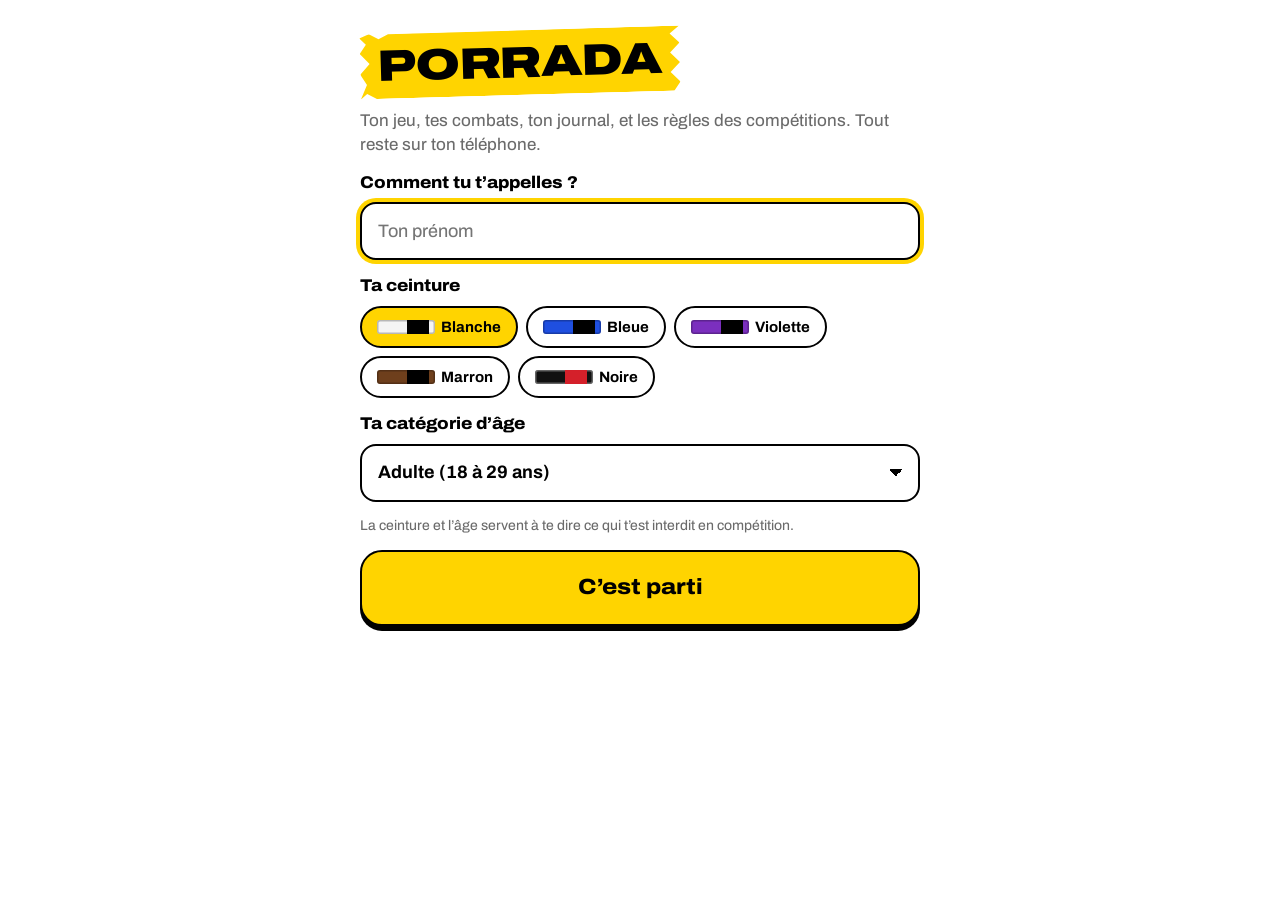
==== app/index.html @ 7e6393fc "Base de l'appli PORRADA : design, navigation, jeu, amis, combats, journal, arbitres Co-Authored-By: " ====
<!doctype html>
<html lang="fr">
<head>
  <meta charset="utf-8">
  <meta name="viewport" content="width=device-width, initial-scale=1, viewport-fit=cover, user-scalable=no">
  <title>PORRADA</title>
  <meta name="description" content="L'appli des pratiquants de JJB et de grappling : construis ton jeu, défie tes partenaires, tiens ton journal, demande les règles aux arbitres.">
  <meta name="theme-color" content="#ffffff" media="(prefers-color-scheme: light)">
  <meta name="theme-color" content="#000000" media="(prefers-color-scheme: dark)">
  <meta name="apple-mobile-web-app-capable" content="yes">
  <meta name="mobile-web-app-capable" content="yes">
  <meta name="apple-mobile-web-app-status-bar-style" content="black-translucent">
  <meta name="apple-mobile-web-app-title" content="PORRADA">
  <meta name="format-detection" content="telephone=no">
  <link rel="manifest" href="manifest.webmanifest">
  <link rel="icon" href="icons/icon-192.png" sizes="192x192">
  <link rel="apple-touch-icon" href="icons/apple-touch-icon.png">
  <link rel="preload" href="fonts/Archivo-var.woff" as="font" type="font/woff" crossorigin>
  <link rel="stylesheet" href="css/app.css">
  <script>
    // Thème choisi avant l'affichage, pour éviter un flash blanc.
    try {
      var s = JSON.parse(localStorage.getItem('porrada.v1') || '{}');
      var t = s.settings && s.settings.theme;
      if (t === 'light' || t === 'dark') document.documentElement.dataset.theme = t;
    } catch (e) {}
  </script>
</head>
<body>
  <div id="app" aria-live="polite"></div>
  <div id="layer"></div>
  <div id="toast" role="status"></div>
  <noscript>PORRADA a besoin de JavaScript.</noscript>
  <script src="vendor/qrcode.js"></script>
  <script src="vendor/jsQR.js"></script>
  <script type="module" src="js/app.js"></script>
</body>
</html>
---- app/css/app.css ----
/* PORRADA — design
   Noir et blanc, une seule couleur d'accent : le jaune « avantage » du tableau de score.
   Signature : les titres en bande de strap, les gros boutons « autocollants » qui s'enfoncent. */

@font-face {
  font-family: "Archivo";
  src: url("../fonts/Archivo-var.woff") format("woff");
  font-weight: 100 900;
  font-stretch: 62% 125%;
  font-display: swap;
}

:root {
  --accent: #ffd400;
  --on-accent: #000000;
  --ink: #000000;
  --paper: #ffffff;
  --raise: #f2f2f2;
  --raise-2: #e7e7e7;
  --line: #dcdcdc;
  --muted: #6b6b6b;
  --danger: #e5252a;
  --belt-white: #f4f4f4;
  --belt-blue: #1f4fe0;
  --belt-purple: #7b2fbe;
  --belt-brown: #6e3f1c;
  --belt-black: #111111;
  --r-lg: 22px;
  --r-md: 16px;
  --r-sm: 11px;
  --tabbar: 74px;
  --safe-top: env(safe-area-inset-top, 0px);
  --safe-bottom: env(safe-area-inset-bottom, 0px);
  --ease-out: cubic-bezier(.2, .9, .25, 1.15);
  color-scheme: light;
}

@media (prefers-color-scheme: dark) {
  :root:not([data-theme="light"]) {
    --ink: #ffffff;
    --paper: #000000;
    --raise: #161616;
    --raise-2: #222222;
    --line: #2c2c2c;
    --muted: #9b9b9b;
    color-scheme: dark;
  }
}
:root[data-theme="dark"] {
  --ink: #ffffff;
  --paper: #000000;
  --raise: #161616;
  --raise-2: #222222;
  --line: #2c2c2c;
  --muted: #9b9b9b;
  color-scheme: dark;
}

* { box-sizing: border-box; -webkit-tap-highlight-color: transparent; }
html, body { margin: 0; height: 100%; }
body {
  background: var(--paper);
  color: var(--ink);
  font-family: "Archivo", -apple-system, system-ui, sans-serif;
  font-size: 17px;
  line-height: 1.4;
  font-weight: 450;
  font-stretch: 100%;
  -webkit-font-smoothing: antialiased;
  -webkit-text-size-adjust: 100%;
  overscroll-behavior-y: none;
  -webkit-user-select: none;
  user-select: none;
}
input, textarea, select, button { font: inherit; color: inherit; }
input, textarea { -webkit-user-select: text; user-select: text; }
button { cursor: pointer; }
a { color: inherit; }
:focus-visible { outline: 3px solid var(--accent); outline-offset: 2px; }
.sr { position: absolute; width: 1px; height: 1px; overflow: hidden; clip: rect(0 0 0 0); }

/* ---------- Typographie ---------- */
h1, h2, h3, .display {
  font-stretch: 125%;
  font-weight: 900;
  letter-spacing: -0.01em;
  line-height: 1.05;
  margin: 0;
}
h2 { font-size: 26px; }
h3 { font-size: 20px; }
p { margin: 0 0 10px; }
.muted { color: var(--muted); }
.small { font-size: 14px; }
.num { font-variant-numeric: tabular-nums; font-stretch: 125%; font-weight: 900; }

/* ---------- Structure ---------- */
#app { min-height: 100%; }
.screen {
  padding: calc(var(--safe-top) + 14px) 18px calc(var(--tabbar) + var(--safe-bottom) + 28px);
  max-width: 560px;
  margin: 0 auto;
}
.top {
  display: flex;
  align-items: center;
  justify-content: space-between;
  gap: 12px;
  margin: 6px 0 22px;
  min-height: 52px;
}
.stack > * + * { margin-top: 14px; }
.gap { height: 18px; }

/* La bande de strap : la signature de l'appli */
.tape {
  display: inline-block;
  background: var(--ink);
  color: var(--paper);
  font-stretch: 125%;
  font-weight: 900;
  font-size: 30px;
  line-height: 1;
  padding: 10px 18px 11px;
  transform: rotate(-1.6deg);
  clip-path: polygon(0 6%, 3% 0, 6% 8%, 9% 1%, 100% 0, 97% 12%, 100% 26%, 97% 41%, 100% 56%, 97% 71%, 100% 86%, 98% 100%, 5% 100%, 2% 92%, 0 100%, 2% 78%, 0 62%, 3% 46%, 0 30%, 2% 16%);
}
.tape.small { font-size: 19px; padding: 7px 13px 8px; transform: rotate(-1deg); }
.tape.accent { background: var(--accent); color: var(--on-accent); }

/* ---------- Boutons autocollants ---------- */
.btn {
  appearance: none;
  display: inline-flex;
  align-items: center;
  justify-content: center;
  gap: 10px;
  min-height: 60px;
  padding: 0 22px;
  border-radius: var(--r-md);
  border: 2.5px solid var(--ink);
  background: var(--paper);
  color: var(--ink);
  font-weight: 800;
  font-stretch: 112%;
  font-size: 18px;
  line-height: 1.1;
  text-align: center;
  box-shadow: 0 5px 0 var(--ink);
  transform: translateY(0);
  transition: transform .08s ease, box-shadow .08s ease;
  margin-bottom: 5px;
}
.btn:active, .btn.pressed { transform: translateY(5px); box-shadow: 0 0 0 var(--ink); }
.btn.primary { background: var(--accent); color: var(--on-accent); }
.btn.dark { background: var(--ink); color: var(--paper); }
.btn.block { display: flex; width: 100%; }
.btn.big { min-height: 76px; font-size: 22px; border-radius: var(--r-lg); }
.btn.small { min-height: 46px; font-size: 16px; padding: 0 16px; border-width: 2px; box-shadow: 0 3.5px 0 var(--ink); }
.btn.small:active { transform: translateY(3.5px); }
.btn.ghost { border-color: transparent; box-shadow: none; background: transparent; margin-bottom: 0; }
.btn.ghost:active { transform: scale(.97); }
.btn.danger { color: var(--danger); border-color: var(--danger); box-shadow: 0 5px 0 var(--danger); }
.btn[disabled] { opacity: .35; pointer-events: none; }
.btn svg { width: 24px; height: 24px; flex: none; }
.btns { display: grid; gap: 12px; }
.btns.two { grid-template-columns: 1fr 1fr; }

.iconbtn {
  appearance: none; border: 0; background: var(--raise); color: var(--ink);
  width: 48px; height: 48px; border-radius: 50%;
  display: inline-grid; place-items: center; flex: none;
}
.iconbtn svg { width: 24px; height: 24px; }
.iconbtn:active { transform: scale(.92); }

.link {
  appearance: none; border: 0; background: none; padding: 10px 0;
  font-weight: 700; text-decoration: underline; text-underline-offset: 4px; text-decoration-thickness: 2px;
}

/* ---------- Cartes & listes ---------- */
.card {
  background: var(--raise);
  border-radius: var(--r-lg);
  padding: 18px;
}
.card.outline { background: var(--paper); border: 2.5px solid var(--ink); }
.card.accent { background: var(--accent); color: var(--on-accent); }
.card.accent .muted { color: rgba(0,0,0,.62); }
.card h3 + p { margin-top: 6px; }

.list { display: grid; gap: 10px; }
.row {
  display: flex; align-items: center; gap: 14px;
  width: 100%; min-height: 72px; padding: 12px 14px;
  background: var(--raise); border-radius: var(--r-md); border: 0; text-align: left;
}
button.row:active { transform: scale(.985); background: var(--raise-2); }
.rowbtn { appearance: none; border: 0; background: none; padding: 0; display: flex; align-items: center; gap: 14px; flex: 1; min-width: 0; text-align: left; }
.rowbtn:active { opacity: .7; }
.row .grow { flex: 1; min-width: 0; }
.row .title { font-weight: 800; font-stretch: 108%; font-size: 18px; white-space: nowrap; overflow: hidden; text-overflow: ellipsis; }
.row .sub { color: var(--muted); font-size: 14px; }
.chev { width: 20px; height: 20px; color: var(--muted); flex: none; }

.empty {
  border: 2.5px dashed var(--line);
  border-radius: var(--r-lg);
  padding: 26px 20px;
  text-align: center;
}
.empty p { color: var(--muted); }

/* ---------- Ceintures & avatars ---------- */
.belt {
  --c: var(--belt-white);
  display: inline-flex; align-items: center; justify-content: flex-end;
  width: 58px; height: 14px; border-radius: 3px;
  background: var(--c);
  box-shadow: inset 0 0 0 1.5px rgba(0,0,0,.25);
  position: relative; flex: none;
}
.belt .bar {
  height: 100%; width: 22px; margin-right: 6px; background: #000;
  display: flex; gap: 2px; align-items: center; justify-content: flex-end; padding: 0 2px;
}
.belt .bar i { display: block; width: 2.5px; height: 100%; background: #fff; }
.belt[data-b="bleue"] { --c: var(--belt-blue); }
.belt[data-b="violette"] { --c: var(--belt-purple); }
.belt[data-b="marron"] { --c: var(--belt-brown); }
.belt[data-b="noire"] { --c: var(--belt-black); box-shadow: inset 0 0 0 1.5px rgba(255,255,255,.35); }
.belt[data-b="noire"] .bar { background: #d4202a; }
.belt.big { width: 120px; height: 26px; border-radius: 4px; }
.belt.big .bar { width: 44px; margin-right: 12px; gap: 4px; padding: 0 4px; }
.belt.big .bar i { width: 4px; }

.avatar {
  width: 52px; height: 52px; border-radius: 50%; flex: none;
  display: grid; place-items: center;
  background: var(--ink); color: var(--paper);
  font-weight: 900; font-stretch: 125%; font-size: 21px;
  position: relative;
}
.avatar.me { background: var(--accent); color: var(--on-accent); border: 2.5px solid var(--ink); }
.avatar.lg { width: 88px; height: 88px; font-size: 36px; }
.avatar .dot {
  position: absolute; right: -1px; bottom: -1px; width: 15px; height: 15px; border-radius: 50%;
  background: var(--muted); border: 3px solid var(--paper);
}
.avatar .dot.on { background: #20b65a; }
button.avatar { border: 0; padding: 0; }
button.avatar.me { border: 2.5px solid var(--ink); }

/* ---------- Champs ---------- */
.field { display: grid; gap: 8px; }
.field > span { font-weight: 800; font-stretch: 108%; }
.input, select.input, textarea.input {
  width: 100%; min-height: 58px; padding: 14px 16px;
  border-radius: var(--r-md); border: 2.5px solid var(--ink);
  background: var(--paper); font-size: 18px; outline: none; appearance: none;
}
textarea.input { min-height: 96px; resize: vertical; }
select.input {
  background-image: linear-gradient(45deg, transparent 50%, var(--ink) 50%), linear-gradient(135deg, var(--ink) 50%, transparent 50%);
  background-position: calc(100% - 22px) 50%, calc(100% - 15px) 50%;
  background-size: 7px 7px; background-repeat: no-repeat; padding-right: 44px;
  font-weight: 700;
}
.input:focus { box-shadow: 0 0 0 4px var(--accent); }

/* Choix segmentés */
.seg { display: grid; grid-auto-flow: column; grid-auto-columns: 1fr; gap: 8px; }
.seg button {
  appearance: none; min-height: 56px; border-radius: var(--r-md);
  border: 2.5px solid var(--ink); background: var(--paper); font-weight: 800; font-stretch: 110%;
}
.seg button[aria-pressed="true"] { background: var(--ink); color: var(--paper); }
.seg button:active { transform: scale(.97); }

/* Pastilles */
.chips { display: flex; flex-wrap: wrap; gap: 8px; }
.chip {
  appearance: none; border: 2px solid var(--ink); background: var(--paper);
  border-radius: 999px; min-height: 42px; padding: 0 15px; font-weight: 700; font-size: 15px;
  display: inline-flex; align-items: center; gap: 6px;
}
.chip[aria-pressed="true"] { background: var(--accent); color: var(--on-accent); }
.chip:active { transform: scale(.95); }
.tag {
  display: inline-block; font-size: 12px; font-weight: 800; line-height: 1;
  padding: 5px 8px 5px; border-radius: 6px; background: var(--raise-2); color: var(--ink);
  vertical-align: middle; font-stretch: 108%;
}
.tag.kimono { background: var(--ink); color: var(--paper); }
.tag.grappling { background: var(--accent); color: var(--on-accent); }
.tag.danger { background: var(--danger); color: #fff; }

/* ---------- Barre d'onglets ---------- */
.tabs {
  position: fixed; left: 0; right: 0; bottom: 0; z-index: 20;
  display: grid; grid-template-columns: repeat(4, 1fr);
  padding: 8px 10px calc(var(--safe-bottom) + 8px);
  background: var(--paper);
  border-top: 2.5px solid var(--ink);
}
.tabs button {
  appearance: none; border: 0; background: none; color: var(--ink);
  display: grid; justify-items: center; gap: 3px; padding: 4px 0 2px;
  font-size: 12.5px; font-weight: 800; font-stretch: 108%;
}
.tabs .ic {
  width: 58px; height: 34px; border-radius: 999px; display: grid; place-items: center;
  transition: background .15s ease;
}
.tabs svg { width: 25px; height: 25px; }
.tabs button[aria-current="page"] .ic { background: var(--accent); color: var(--on-accent); }
.tabs button:not([aria-current="page"]) { color: var(--muted); }
.tabs button:active .ic { transform: scale(.9); }

/* ---------- Feuilles & écrans par-dessus ---------- */
#layer { position: relative; z-index: 50; }
.backdrop {
  position: fixed; inset: 0; background: rgba(0,0,0,.45);
  animation: fade .18s ease both;
}
.sheet {
  position: fixed; left: 0; right: 0; bottom: 0;
  max-height: calc(100% - var(--safe-top) - 24px);
  overflow-y: auto; -webkit-overflow-scrolling: touch;
  background: var(--paper); border-radius: 26px 26px 0 0;
  border-top: 2.5px solid var(--ink);
  padding: 10px 18px calc(var(--safe-bottom) + 22px);
  animation: up .26s var(--ease-out) both;
  max-width: 600px; margin: 0 auto;
}
.sheet .grab { width: 44px; height: 5px; border-radius: 3px; background: var(--line); margin: 2px auto 14px; }
.sheet h2 { margin-bottom: 8px; }
.full {
  position: fixed; inset: 0;
  background: var(--paper); overflow-y: auto; -webkit-overflow-scrolling: touch;
  padding: calc(var(--safe-top) + 12px) 18px calc(var(--safe-bottom) + 24px);
  animation: fade .16s ease both;
}
.full > .inner { max-width: 560px; margin: 0 auto; }
.bar-top { display: flex; align-items: center; justify-content: space-between; gap: 10px; min-height: 52px; margin-bottom: 10px; }

@keyframes up { from { transform: translateY(100%); } to { transform: translateY(0); } }
@keyframes fade { from { opacity: 0; } to { opacity: 1; } }
@keyframes pop { 0% { transform: scale(.6); opacity: 0; } 60% { transform: scale(1.08); opacity: 1; } 100% { transform: scale(1); } }
@keyframes spin { to { transform: rotate(360deg); } }

#toast {
  position: fixed; left: 50%; top: calc(var(--safe-top) + 14px); z-index: 100;
  transform: translate(-50%, calc(-100% - 60px)); transition: transform .3s var(--ease-out); visibility: hidden;
  background: var(--ink); color: var(--paper); font-weight: 800; font-stretch: 108%;
  padding: 13px 18px; border-radius: 999px; max-width: calc(100% - 36px); text-align: center;
  box-shadow: 0 6px 0 var(--accent);
}
#toast.show { transform: translate(-50%, 0); visibility: visible; }

.spinner { width: 28px; height: 28px; border: 4px solid var(--line); border-top-color: var(--ink); border-radius: 50%; animation: spin .8s linear infinite; }

/* ---------- QR ---------- */
.qrbox {
  background: #fff; border-radius: var(--r-lg); padding: 16px; border: 2.5px solid var(--ink);
  width: min(100%, 320px); margin: 0 auto; aspect-ratio: 1;
}
.qrbox svg { width: 100%; height: 100%; display: block; }
.codeline {
  font-family: ui-monospace, Menlo, monospace; font-size: 12px; word-break: break-all;
  background: var(--raise); border-radius: var(--r-sm); padding: 10px; color: var(--muted);
  -webkit-user-select: all; user-select: all; max-height: 64px; overflow: hidden;
}

/* Scanner */
.scanner { position: fixed; inset: 0; background: #000; color: #fff; }
.scanner video { position: absolute; inset: 0; width: 100%; height: 100%; object-fit: cover; }
.scanner .frame {
  position: absolute; left: 50%; top: 44%; width: 68vw; max-width: 300px; aspect-ratio: 1;
  transform: translate(-50%, -50%); border-radius: 26px;
  box-shadow: 0 0 0 9999px rgba(0,0,0,.55); border: 4px solid var(--accent);
}
.scanner .hud {
  position: absolute; left: 0; right: 0; bottom: 0; padding: 18px 18px calc(var(--safe-bottom) + 22px);
  display: grid; gap: 12px;
}
.scanner .hud p { text-align: center; font-weight: 800; font-stretch: 110%; margin: 0 0 4px; }
.scanner .hud .btn { --ink: #fff; --paper: #000; }
.scanner .msg { position: absolute; top: calc(var(--safe-top) + 20px); left: 18px; right: 18px; text-align: center; font-weight: 700; }

/* ---------- Le tableau de score (combat) : toujours noir ---------- */
.board {
  position: fixed; inset: 0;
  background: #000; color: #fff;
  --ink: #fff; --paper: #000; --raise: #161616; --raise-2: #222; --line: #2c2c2c; --muted: #9b9b9b;
  display: flex; flex-direction: column;
  padding: calc(var(--safe-top) + 12px) 18px calc(var(--safe-bottom) + 22px);
  overflow-y: auto;
}
.board .names { display: grid; grid-template-columns: 1fr auto 1fr; align-items: center; gap: 10px; }
.board .names .n { font-weight: 900; font-stretch: 118%; font-size: 20px; white-space: nowrap; overflow: hidden; text-overflow: ellipsis; }
.board .names .n:last-child { text-align: right; }
.board .names .vs { color: var(--accent); font-weight: 900; font-stretch: 125%; }
.board .meta { text-align: center; color: var(--muted); font-weight: 700; margin-top: 6px; }
.board .center { flex: 1; display: grid; place-items: center; text-align: center; }
.board .giant {
  font-variant-numeric: tabular-nums; font-weight: 900; font-stretch: 125%;
  line-height: .85; letter-spacing: -0.03em;
}
.board .count { font-size: min(62vw, 340px); color: var(--accent); animation: pop .35s var(--ease-out) both; }
.board .clock { font-size: min(27vw, 170px); }
.board .clock.hot { color: var(--accent); }
.board .label { font-weight: 900; font-stretch: 118%; font-size: 22px; margin-top: 18px; }
.board .progress { height: 12px; border-radius: 6px; background: var(--raise-2); overflow: hidden; margin: 22px 0 0; width: 100%; }
.board .progress i { display: block; height: 100%; background: var(--accent); border-radius: 6px; }

.pick { display: grid; gap: 12px; }
.pick .btn { justify-content: space-between; }

/* ---------- Mon jeu ---------- */
.q-progress { height: 10px; border-radius: 5px; background: var(--raise-2); overflow: hidden; margin: 6px 0 20px; }
.q-progress i { display: block; height: 100%; background: var(--accent); border-right: 2.5px solid var(--ink); transition: width .3s ease; }
.q-title { font-size: 28px; margin-bottom: 8px; }
.opts { display: grid; gap: 11px; margin-top: 18px; }
.opt {
  appearance: none; text-align: left; display: flex; align-items: center; gap: 14px;
  min-height: 64px; padding: 12px 16px; border-radius: var(--r-md);
  border: 2.5px solid var(--ink); background: var(--paper); font-weight: 700; font-size: 18px;
  box-shadow: 0 4px 0 var(--ink); margin-bottom: 4px;
}
.opt:active { transform: translateY(4px); box-shadow: none; }
.opt .box {
  width: 28px; height: 28px; border-radius: 8px; border: 2.5px solid var(--ink); flex: none;
  display: grid; place-items: center;
}
.opt.radio .box { border-radius: 50%; }
.opt[aria-pressed="true"] { background: var(--accent); color: var(--on-accent); }
.opt[aria-pressed="true"] .box { background: var(--ink); border-color: var(--ink); }
.opt[aria-pressed="true"] .box::after { content: ""; width: 10px; height: 10px; border-radius: 3px; background: var(--accent); }
.opt.radio[aria-pressed="true"] .box::after { border-radius: 50%; }

.plan-head { padding: 22px 18px 20px; border-radius: var(--r-lg); background: var(--ink); color: var(--paper); position: relative; overflow: hidden; }
.plan-head .arch { font-size: 40px; line-height: .95; margin: 14px 0 10px; }
.plan-head p { color: var(--paper); opacity: .78; margin: 0; }
.plan-sec { padding: 18px 0 4px; border-top: 2.5px solid var(--ink); }
.plan-sec h3 { margin-bottom: 10px; }
.steps { list-style: none; padding: 0; margin: 0; display: grid; gap: 10px; counter-reset: s; }
.steps li { position: relative; padding-left: 46px; min-height: 34px; }
.steps li::before {
  counter-increment: s; content: counter(s);
  position: absolute; left: 0; top: -2px; width: 34px; height: 34px; border-radius: 50%;
  background: var(--accent); color: var(--on-accent); border: 2.5px solid var(--ink);
  display: grid; place-items: center; font-weight: 900; font-stretch: 125%; font-size: 16px;
}
.bullets { margin: 0; padding-left: 20px; display: grid; gap: 7px; }
.weeks { display: grid; gap: 10px; }
.week { display: grid; grid-template-columns: 74px 1fr; gap: 12px; align-items: start; background: var(--raise); border-radius: var(--r-md); padding: 14px; }
.week b { font-stretch: 125%; font-weight: 900; }
.fin { display: flex; align-items: center; justify-content: space-between; gap: 10px; padding: 12px 14px; border-radius: var(--r-md); background: var(--raise); }
.fin + .fin { margin-top: 8px; }

/* ---------- Amis ---------- */
.score {
  display: inline-flex; align-items: center; gap: 8px;
  font-variant-numeric: tabular-nums; font-weight: 900; font-stretch: 125%; font-size: 26px; line-height: 1;
  padding: 8px 12px; border-radius: var(--r-sm); background: var(--paper); border: 2.5px solid var(--ink);
}
.score .sep { color: var(--muted); font-size: 20px; }
.score.lead { background: var(--accent); color: var(--on-accent); }
.h2h {
  display: grid; grid-template-columns: 1fr auto 1fr; align-items: center; gap: 8px; text-align: center;
  padding: 18px 12px; border-radius: var(--r-lg); background: var(--ink); color: var(--paper);
}
.h2h .who { display: grid; justify-items: center; gap: 8px; font-weight: 800; font-stretch: 110%; min-width: 0; }
.h2h .who span { max-width: 100%; overflow: hidden; text-overflow: ellipsis; white-space: nowrap; }
.h2h .big { font-size: 58px; font-weight: 900; font-stretch: 125%; font-variant-numeric: tabular-nums; line-height: 1; }
.h2h .big .sep { color: var(--accent); margin: 0 6px; }
.h2h .avatar { background: var(--paper); color: var(--ink); }
.h2h .avatar.me { background: var(--accent); color: #000; border-color: var(--paper); }
.statgrid { display: grid; grid-template-columns: repeat(3, 1fr); gap: 10px; }
.stat { background: var(--raise); border-radius: var(--r-md); padding: 14px 10px; text-align: center; }
.stat .v { font-size: 30px; font-weight: 900; font-stretch: 125%; font-variant-numeric: tabular-nums; line-height: 1; }
.stat .k { font-size: 13px; color: var(--muted); font-weight: 700; margin-top: 6px; }
.fight { display: grid; grid-template-columns: 56px 1fr; gap: 12px; align-items: center; padding: 12px 14px; border-radius: var(--r-md); background: var(--raise); }
.fight .res {
  height: 48px; border-radius: 12px; display: grid; place-items: center;
  font-weight: 900; font-stretch: 125%; font-size: 20px; border: 2.5px solid var(--ink);
}
.fight .res.w { background: var(--accent); color: var(--on-accent); }
.fight .res.l { background: var(--ink); color: var(--paper); }
.fight .res.d { background: var(--paper); }

/* ---------- Journal ---------- */
.course-cta { position: relative; }
.bigtwo { display: grid; gap: 14px; }
.hit {
  appearance: none; border-radius: 28px; border: 3px solid var(--ink); min-height: 150px;
  display: grid; place-items: center; gap: 4px; padding: 16px;
  font-weight: 900; font-stretch: 120%; font-size: 26px; box-shadow: 0 7px 0 var(--ink); margin-bottom: 7px;
}
.hit .n { font-size: 54px; line-height: 1; font-variant-numeric: tabular-nums; }
.hit.give { background: var(--accent); color: var(--on-accent); }
.hit.take { background: var(--paper); color: var(--ink); }
.hit:active { transform: translateY(7px); box-shadow: none; }
.elapsed { font-size: 46px; }

/* ---------- Compét. ---------- */
.ref-badge {
  width: 56px; height: 56px; border-radius: 16px; flex: none; display: grid; place-items: center;
  background: repeating-linear-gradient(90deg, var(--ink) 0 7px, var(--paper) 7px 14px);
  border: 2.5px solid var(--ink); position: relative;
}
.ref-badge b {
  background: var(--accent); color: #000; border: 2px solid #000; border-radius: 8px;
  font-size: 12px; font-weight: 900; font-stretch: 112%; padding: 3px 5px; line-height: 1;
}
.answer { border-radius: var(--r-lg); border: 2.5px solid var(--ink); padding: 16px; background: var(--paper); animation: fade .2s ease both; }
.answer .q { font-weight: 800; font-stretch: 108%; color: var(--muted); margin-bottom: 8px; font-size: 15px; }
.answer h3 { margin-bottom: 10px; }
.answer ul { margin: 0; padding-left: 20px; display: grid; gap: 6px; }
.answer .src { margin-top: 12px; font-size: 14px; color: var(--muted); }
.answer table { width: 100%; border-collapse: collapse; margin-top: 4px; }
.answer td { padding: 7px 0; border-bottom: 1.5px solid var(--line); }
.answer td:last-child { text-align: right; font-weight: 800; font-variant-numeric: tabular-nums; }
.askbar { display: flex; gap: 10px; }
.askbar .input { flex: 1; }

@media (prefers-reduced-motion: reduce) {
  *, *::before, *::after { animation-duration: .01ms !important; transition-duration: .01ms !important; }
}
@media (min-width: 700px) {
  .tabs { max-width: 560px; margin: 0 auto; border-left: 2.5px solid var(--ink); border-right: 2.5px solid var(--ink); border-radius: 22px 22px 0 0; }
}
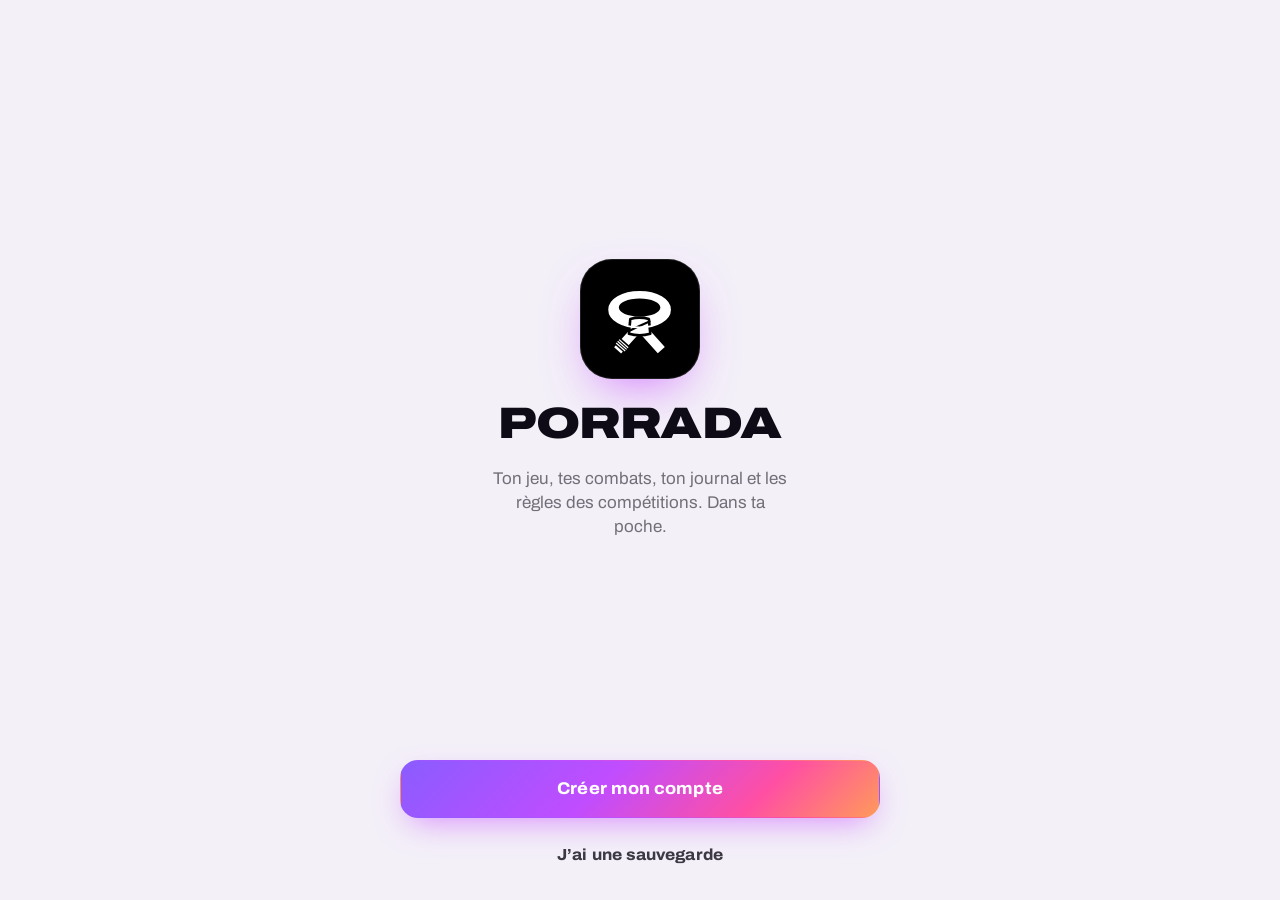
==== commit 61a95ec7: "Refonte complète : design verre et lueurs, logo ceinture, inscription et avatar, réglages, messages," ====
--- a/app/index.html
+++ b/app/index.html
@@ -5,7 +5,7 @@
   <meta name="viewport" content="width=device-width, initial-scale=1, viewport-fit=cover, user-scalable=no">
   <title>PORRADA</title>
   <meta name="description" content="L'appli des pratiquants de JJB et de grappling : construis ton jeu, défie tes partenaires, tiens ton journal, demande les règles aux arbitres.">
-  <meta name="theme-color" content="#ffffff" media="(prefers-color-scheme: light)">
+  <meta name="theme-color" content="#f3f0f8" media="(prefers-color-scheme: light)">
   <meta name="theme-color" content="#000000" media="(prefers-color-scheme: dark)">
   <meta name="apple-mobile-web-app-capable" content="yes">
   <meta name="mobile-web-app-capable" content="yes">
@@ -27,7 +27,8 @@
   </script>
 </head>
 <body>
-  <div id="app" aria-live="polite"></div>
+  <div id="bg" aria-hidden="true"><i></i><i></i><i></i></div>
+  <div id="app"></div>
   <div id="layer"></div>
   <div id="toast" role="status"></div>
   <noscript>PORRADA a besoin de JavaScript.</noscript>
--- a/app/css/app.css
+++ b/app/css/app.css
@@ -1,70 +1,122 @@
-/* PORRADA — design
-   Noir et blanc, une seule couleur d'accent : le jaune « avantage » du tableau de score.
-   Signature : les titres en bande de strap, les gros boutons « autocollants » qui s'enfoncent. */
+/* PORRADA — design : noir profond, lueurs colorées, panneaux en verre dépoli.
+   Police : Archivo (variable : graisse 100–900, largeur 62–125 %). */
 
 @font-face {
-  font-family: "Archivo";
-  src: url("../fonts/Archivo-var.woff") format("woff");
+  font-family: 'Archivo';
+  src: url('../fonts/Archivo-var.woff') format('woff');
   font-weight: 100 900;
   font-stretch: 62% 125%;
   font-display: swap;
 }
 
 :root {
-  --accent: #ffd400;
-  --on-accent: #000000;
-  --ink: #000000;
-  --paper: #ffffff;
-  --raise: #f2f2f2;
-  --raise-2: #e7e7e7;
-  --line: #dcdcdc;
-  --muted: #6b6b6b;
-  --danger: #e5252a;
-  --belt-white: #f4f4f4;
-  --belt-blue: #1f4fe0;
-  --belt-purple: #7b2fbe;
-  --belt-brown: #6e3f1c;
-  --belt-black: #111111;
+  color-scheme: dark;
+  --bg: #000;
+  --ink: #fff;
+  --ink-2: rgba(255, 255, 255, .78);
+  --muted: rgba(255, 255, 255, .56);
+  --faint: rgba(255, 255, 255, .3);
+  --glass: rgba(255, 255, 255, .065);
+  --glass-2: rgba(255, 255, 255, .11);
+  --glass-3: rgba(255, 255, 255, .16);
+  --glass-strong: rgba(22, 18, 32, .72);
+  --line: rgba(255, 255, 255, .12);
+  --hair: rgba(255, 255, 255, .08);
+  --sel-bg: #fff;
+  --sel-ink: #000;
+  --violet: #8a5cff;
+  --magenta: #d24dff;
+  --pink: #ff4fa3;
+  --orange: #ff9a5a;
+  --green: #34e29b;
+  --red: #ff5470;
+  --blue: #4f8bff;
+  --yellow: #ffd23f;
+  --grad: linear-gradient(135deg, #8a5cff 0%, #c04dff 42%, #ff4fa3 74%, #ff9a5a 100%);
+  --grad-soft: linear-gradient(135deg, rgba(138, 92, 255, .32), rgba(255, 79, 163, .24) 60%, rgba(255, 154, 90, .2));
+  --glow: 0 12px 32px -10px rgba(200, 77, 255, .65);
+  --shadow: 0 18px 40px -18px rgba(0, 0, 0, .8);
+  --blob-1: #6b3cff;
+  --blob-2: #ff3d9a;
+  --blob-3: #ff8a3d;
+  --blob-o: .5;
+  --c-give: #9a72ff;
+  --c-take: #d9651f;
+  --belt-white: #f2f2f2;
+  --belt-blue: #2d5bff;
+  --belt-purple: #7c3aed;
+  --belt-brown: #7a4a26;
+  --belt-black: #111;
+  --r-xl: 28px;
   --r-lg: 22px;
   --r-md: 16px;
-  --r-sm: 11px;
-  --tabbar: 74px;
+  --r-sm: 12px;
   --safe-top: env(safe-area-inset-top, 0px);
   --safe-bottom: env(safe-area-inset-bottom, 0px);
-  --ease-out: cubic-bezier(.2, .9, .25, 1.15);
+  --tabbar: 68px;
+  --ease: cubic-bezier(.22, .8, .24, 1);
+  --spring: cubic-bezier(.3, 1.35, .4, 1);
+  --blur: blur(22px) saturate(170%);
+}
+
+@media (prefers-color-scheme: light) {
+  :root:not([data-theme="dark"]) {
+    color-scheme: light;
+    --bg: #f3f0f8;
+    --ink: #0e0b16;
+    --ink-2: rgba(14, 11, 22, .8);
+    --muted: rgba(14, 11, 22, .56);
+    --faint: rgba(14, 11, 22, .3);
+    --glass: rgba(255, 255, 255, .58);
+    --glass-2: rgba(255, 255, 255, .78);
+    --glass-3: rgba(255, 255, 255, .92);
+    --glass-strong: rgba(255, 255, 255, .82);
+    --line: rgba(40, 20, 80, .1);
+    --hair: rgba(40, 20, 80, .07);
+    --sel-bg: #0e0b16;
+    --sel-ink: #fff;
+    --shadow: 0 18px 40px -22px rgba(60, 30, 120, .35);
+    --blob-1: #b9a2ff;
+    --blob-2: #ffb0d6;
+    --blob-3: #ffd2ad;
+    --blob-o: .75;
+    --c-give: #6b3ff0;
+    --c-take: #e0661c;
+  }
+}
+:root[data-theme="light"] {
   color-scheme: light;
-}
-
-@media (prefers-color-scheme: dark) {
-  :root:not([data-theme="light"]) {
-    --ink: #ffffff;
-    --paper: #000000;
-    --raise: #161616;
-    --raise-2: #222222;
-    --line: #2c2c2c;
-    --muted: #9b9b9b;
-    color-scheme: dark;
-  }
-}
-:root[data-theme="dark"] {
-  --ink: #ffffff;
-  --paper: #000000;
-  --raise: #161616;
-  --raise-2: #222222;
-  --line: #2c2c2c;
-  --muted: #9b9b9b;
-  color-scheme: dark;
+  --bg: #f3f0f8;
+  --ink: #0e0b16;
+  --ink-2: rgba(14, 11, 22, .8);
+  --muted: rgba(14, 11, 22, .56);
+  --faint: rgba(14, 11, 22, .3);
+  --glass: rgba(255, 255, 255, .58);
+  --glass-2: rgba(255, 255, 255, .78);
+  --glass-3: rgba(255, 255, 255, .92);
+  --glass-strong: rgba(255, 255, 255, .82);
+  --line: rgba(40, 20, 80, .1);
+  --hair: rgba(40, 20, 80, .07);
+  --sel-bg: #0e0b16;
+  --sel-ink: #fff;
+  --shadow: 0 18px 40px -22px rgba(60, 30, 120, .35);
+  --blob-1: #b9a2ff;
+  --blob-2: #ffb0d6;
+  --blob-3: #ffd2ad;
+  --blob-o: .75;
+  --c-give: #6b3ff0;
+  --c-take: #e0661c;
 }
 
 * { box-sizing: border-box; -webkit-tap-highlight-color: transparent; }
-html, body { margin: 0; height: 100%; }
+html { background: var(--bg); }
+html, body { margin: 0; min-height: 100%; }
 body {
-  background: var(--paper);
+  background: var(--bg);
   color: var(--ink);
-  font-family: "Archivo", -apple-system, system-ui, sans-serif;
-  font-size: 17px;
+  font-family: 'Archivo', -apple-system, system-ui, sans-serif;
+  font-size: 16px;
   line-height: 1.4;
-  font-weight: 450;
   font-stretch: 100%;
   -webkit-font-smoothing: antialiased;
   -webkit-text-size-adjust: 100%;
@@ -72,463 +124,803 @@
   -webkit-user-select: none;
   user-select: none;
 }
-input, textarea, select, button { font: inherit; color: inherit; }
-input, textarea { -webkit-user-select: text; user-select: text; }
-button { cursor: pointer; }
+input, textarea, select { -webkit-user-select: text; user-select: text; }
+button { font: inherit; color: inherit; cursor: pointer; }
+h1, h2, h3, h4, p { margin: 0; }
+h1 { font-size: 30px; font-weight: 800; font-stretch: 118%; letter-spacing: -.01em; line-height: 1.05; }
+h2 { font-size: 22px; font-weight: 800; font-stretch: 112%; line-height: 1.15; }
+h3 { font-size: 17px; font-weight: 750; font-stretch: 106%; line-height: 1.2; }
+h4 { font-size: 13px; font-weight: 650; color: var(--muted); }
 a { color: inherit; }
-:focus-visible { outline: 3px solid var(--accent); outline-offset: 2px; }
-.sr { position: absolute; width: 1px; height: 1px; overflow: hidden; clip: rect(0 0 0 0); }
-
-/* ---------- Typographie ---------- */
-h1, h2, h3, .display {
-  font-stretch: 125%;
-  font-weight: 900;
-  letter-spacing: -0.01em;
-  line-height: 1.05;
-  margin: 0;
-}
-h2 { font-size: 26px; }
-h3 { font-size: 20px; }
-p { margin: 0 0 10px; }
 .muted { color: var(--muted); }
 .small { font-size: 14px; }
-.num { font-variant-numeric: tabular-nums; font-stretch: 125%; font-weight: 900; }
-
-/* ---------- Structure ---------- */
-#app { min-height: 100%; }
+.tiny { font-size: 12px; }
+.num { font-variant-numeric: tabular-nums; font-feature-settings: "tnum"; }
+.grow { flex: 1; min-width: 0; }
+.center { text-align: center; }
+.ellipsis { overflow: hidden; text-overflow: ellipsis; white-space: nowrap; }
+.hidden { display: none !important; }
+.sr { position: absolute; width: 1px; height: 1px; overflow: hidden; clip: rect(0 0 0 0); }
+.grad-text { background: var(--grad); -webkit-background-clip: text; background-clip: text; color: transparent; }
+:focus-visible { outline: 2.5px solid var(--magenta); outline-offset: 2px; }
+
+/* ---------- Fond : lueurs ---------- */
+#bg { position: fixed; inset: 0; z-index: -1; overflow: hidden; pointer-events: none; background: var(--bg); }
+#bg i {
+  position: absolute; width: 70vmax; height: 70vmax; border-radius: 50%;
+  filter: blur(70px); opacity: var(--blob-o);
+  transition: transform 1.1s var(--ease), background-color 1.1s var(--ease);
+}
+#bg i:nth-child(1) { background: var(--blob-1); top: -38vmax; left: -30vmax; }
+#bg i:nth-child(2) { background: var(--blob-2); top: -20vmax; right: -44vmax; opacity: calc(var(--blob-o) * .7); }
+#bg i:nth-child(3) { background: var(--blob-3); bottom: -52vmax; left: -10vmax; opacity: calc(var(--blob-o) * .45); }
+body[data-tab="amis"] #bg i:nth-child(1) { transform: translate(18vmax, 4vmax); background: #ff3d9a; }
+body[data-tab="amis"] #bg i:nth-child(2) { transform: translate(-6vmax, 10vmax); background: #6b3cff; }
+body[data-tab="journal"] #bg i:nth-child(1) { transform: translate(8vmax, -2vmax); background: #1fbf8f; }
+body[data-tab="journal"] #bg i:nth-child(2) { transform: translate(-10vmax, 0); background: #5b4dff; }
+body[data-tab="compet"] #bg i:nth-child(1) { transform: translate(24vmax, 0); background: #ff7a2f; }
+body[data-tab="compet"] #bg i:nth-child(2) { transform: translate(-4vmax, 14vmax); background: #c04dff; }
+:root[data-theme="light"] body[data-tab] #bg i, :root:not([data-theme="dark"]) body[data-tab] #bg i { filter: blur(80px); }
+@media (prefers-color-scheme: light) {
+  :root:not([data-theme="dark"]) body[data-tab="amis"] #bg i:nth-child(1) { background: #ffb0d6; }
+  :root:not([data-theme="dark"]) body[data-tab="amis"] #bg i:nth-child(2) { background: #c9b6ff; }
+  :root:not([data-theme="dark"]) body[data-tab="journal"] #bg i:nth-child(1) { background: #a7f0d4; }
+  :root:not([data-theme="dark"]) body[data-tab="journal"] #bg i:nth-child(2) { background: #c3bcff; }
+  :root:not([data-theme="dark"]) body[data-tab="compet"] #bg i:nth-child(1) { background: #ffd0a8; }
+  :root:not([data-theme="dark"]) body[data-tab="compet"] #bg i:nth-child(2) { background: #e9b8ff; }
+}
+:root[data-theme="light"] body[data-tab="amis"] #bg i:nth-child(1) { background: #ffb0d6; }
+:root[data-theme="light"] body[data-tab="amis"] #bg i:nth-child(2) { background: #c9b6ff; }
+:root[data-theme="light"] body[data-tab="journal"] #bg i:nth-child(1) { background: #a7f0d4; }
+:root[data-theme="light"] body[data-tab="journal"] #bg i:nth-child(2) { background: #c3bcff; }
+:root[data-theme="light"] body[data-tab="compet"] #bg i:nth-child(1) { background: #ffd0a8; }
+:root[data-theme="light"] body[data-tab="compet"] #bg i:nth-child(2) { background: #e9b8ff; }
+
+/* ---------- Écran principal ---------- */
+#app { min-height: 100vh; }
 .screen {
-  padding: calc(var(--safe-top) + 14px) 18px calc(var(--tabbar) + var(--safe-bottom) + 28px);
-  max-width: 560px;
-  margin: 0 auto;
-}
+  padding: calc(var(--safe-top) + 10px) 16px calc(var(--tabbar) + var(--safe-bottom) + 34px);
+  max-width: 560px; margin: 0 auto;
+}
+.screen.in-l { animation: inL .38s var(--ease) both; }
+.screen.in-r { animation: inR .38s var(--ease) both; }
+.screen.in-f { animation: fadeUp .4s var(--ease) both; }
+@keyframes inL { from { opacity: 0; transform: translateX(-26px); } }
+@keyframes inR { from { opacity: 0; transform: translateX(26px); } }
+@keyframes fadeUp { from { opacity: 0; transform: translateY(14px); } }
+@keyframes fadeIn { from { opacity: 0; } }
+@keyframes pop { 0% { transform: scale(.6); opacity: 0; } 60% { transform: scale(1.08); opacity: 1; } 100% { transform: scale(1); } }
+@keyframes shake { 0%, 100% { transform: translateX(0); } 20%, 60% { transform: translateX(-7px); } 40%, 80% { transform: translateX(7px); } }
+@keyframes spin { to { transform: rotate(360deg); } }
+@keyframes pulse { 0%, 100% { opacity: 1; } 50% { opacity: .45; } }
+.shake { animation: shake .36s ease; }
+
 .top {
-  display: flex;
-  align-items: center;
-  justify-content: space-between;
-  gap: 12px;
-  margin: 6px 0 22px;
-  min-height: 52px;
-}
-.stack > * + * { margin-top: 14px; }
-.gap { height: 18px; }
-
-/* La bande de strap : la signature de l'appli */
-.tape {
-  display: inline-block;
-  background: var(--ink);
-  color: var(--paper);
-  font-stretch: 125%;
-  font-weight: 900;
-  font-size: 30px;
-  line-height: 1;
-  padding: 10px 18px 11px;
-  transform: rotate(-1.6deg);
-  clip-path: polygon(0 6%, 3% 0, 6% 8%, 9% 1%, 100% 0, 97% 12%, 100% 26%, 97% 41%, 100% 56%, 97% 71%, 100% 86%, 98% 100%, 5% 100%, 2% 92%, 0 100%, 2% 78%, 0 62%, 3% 46%, 0 30%, 2% 16%);
-}
-.tape.small { font-size: 19px; padding: 7px 13px 8px; transform: rotate(-1deg); }
-.tape.accent { background: var(--accent); color: var(--on-accent); }
-
-/* ---------- Boutons autocollants ---------- */
+  display: flex; align-items: center; justify-content: space-between; gap: 12px;
+  min-height: 56px; margin-bottom: 14px;
+}
+.top h1 { font-size: 32px; }
+.top .acts { display: flex; align-items: center; gap: 8px; }
+.sub-title { color: var(--muted); font-size: 15px; margin: -8px 0 16px; }
+
+.stack { display: grid; gap: 12px; }
+.stack.lg { gap: 18px; }
+.hstack { display: flex; align-items: center; gap: 10px; }
+.between { display: flex; align-items: center; justify-content: space-between; gap: 10px; }
+.section { margin-top: 26px; }
+.section-head { display: flex; align-items: center; justify-content: space-between; gap: 10px; margin: 0 2px 10px; }
+.section-head h3 { font-size: 18px; }
+.section-head .link { font-size: 15px; }
+
+/* ---------- Verre ---------- */
+.glass, .card, .group, .tabbar, .sheet, .navbar.scrolled, .iconbtn, .chip, .btn.glass, .seg, .input, .toast-pill {
+  -webkit-backdrop-filter: var(--blur);
+  backdrop-filter: var(--blur);
+}
+.glass { background: var(--glass); border: 1px solid var(--line); border-radius: var(--r-lg); }
+.card {
+  background: var(--glass); border: 1px solid var(--line); border-radius: var(--r-lg);
+  padding: 16px; position: relative;
+}
+.card.pad-lg { padding: 20px; }
+.card.hero { border-radius: var(--r-xl); padding: 20px; overflow: hidden; }
+.card.grad { background: var(--grad); border-color: transparent; color: #fff; box-shadow: var(--glow); }
+.card.grad .muted { color: rgba(255, 255, 255, .82); }
+.card.tint { background: var(--grad-soft), var(--glass); }
+.card.tap { cursor: pointer; transition: transform .18s var(--ease), background-color .2s; }
+.card.tap:active { transform: scale(.98); }
+.card h3 + p { margin-top: 4px; }
+
+/* ---------- Boutons ---------- */
 .btn {
-  appearance: none;
-  display: inline-flex;
-  align-items: center;
-  justify-content: center;
-  gap: 10px;
-  min-height: 60px;
-  padding: 0 22px;
-  border-radius: var(--r-md);
-  border: 2.5px solid var(--ink);
-  background: var(--paper);
-  color: var(--ink);
-  font-weight: 800;
-  font-stretch: 112%;
-  font-size: 18px;
-  line-height: 1.1;
-  text-align: center;
-  box-shadow: 0 5px 0 var(--ink);
-  transform: translateY(0);
-  transition: transform .08s ease, box-shadow .08s ease;
-  margin-bottom: 5px;
-}
-.btn:active, .btn.pressed { transform: translateY(5px); box-shadow: 0 0 0 var(--ink); }
-.btn.primary { background: var(--accent); color: var(--on-accent); }
-.btn.dark { background: var(--ink); color: var(--paper); }
+  appearance: none; border: 0; display: inline-flex; align-items: center; justify-content: center; gap: 8px;
+  height: 50px; padding: 0 20px; border-radius: var(--r-md);
+  font-weight: 750; font-size: 16px; font-stretch: 106%; letter-spacing: .005em;
+  background: var(--glass-2); color: var(--ink); border: 1px solid var(--line);
+  transition: transform .16s var(--ease), opacity .2s, background-color .2s, box-shadow .2s;
+  white-space: nowrap; position: relative; overflow: hidden; touch-action: manipulation;
+}
+.btn svg { width: 20px; height: 20px; flex: none; }
+.btn:active, .btn.is-pressed { transform: scale(.96); }
+.btn.primary { background: var(--grad); color: #fff; border-color: transparent; box-shadow: var(--glow); }
+.btn.white { background: var(--sel-bg); color: var(--sel-ink); border-color: transparent; }
+.btn.ghost { background: transparent; border-color: transparent; color: var(--ink-2); }
+.btn.danger { background: rgba(255, 84, 112, .14); color: var(--red); border-color: rgba(255, 84, 112, .3); }
+.btn.sm { height: 38px; padding: 0 14px; font-size: 14.5px; border-radius: 12px; }
+.btn.sm svg { width: 17px; height: 17px; }
+.btn.lg { height: 58px; font-size: 17px; border-radius: 18px; }
 .btn.block { display: flex; width: 100%; }
-.btn.big { min-height: 76px; font-size: 22px; border-radius: var(--r-lg); }
-.btn.small { min-height: 46px; font-size: 16px; padding: 0 16px; border-width: 2px; box-shadow: 0 3.5px 0 var(--ink); }
-.btn.small:active { transform: translateY(3.5px); }
-.btn.ghost { border-color: transparent; box-shadow: none; background: transparent; margin-bottom: 0; }
-.btn.ghost:active { transform: scale(.97); }
-.btn.danger { color: var(--danger); border-color: var(--danger); box-shadow: 0 5px 0 var(--danger); }
-.btn[disabled] { opacity: .35; pointer-events: none; }
-.btn svg { width: 24px; height: 24px; flex: none; }
-.btns { display: grid; gap: 12px; }
+.btn[disabled] { opacity: .38; pointer-events: none; }
+.btns { display: grid; gap: 10px; }
 .btns.two { grid-template-columns: 1fr 1fr; }
+.btns.three { grid-template-columns: 1fr 1fr 1fr; }
 
 .iconbtn {
-  appearance: none; border: 0; background: var(--raise); color: var(--ink);
-  width: 48px; height: 48px; border-radius: 50%;
-  display: inline-grid; place-items: center; flex: none;
-}
-.iconbtn svg { width: 24px; height: 24px; }
-.iconbtn:active { transform: scale(.92); }
-
-.link {
-  appearance: none; border: 0; background: none; padding: 10px 0;
-  font-weight: 700; text-decoration: underline; text-underline-offset: 4px; text-decoration-thickness: 2px;
-}
-
-/* ---------- Cartes & listes ---------- */
-.card {
-  background: var(--raise);
-  border-radius: var(--r-lg);
-  padding: 18px;
-}
-.card.outline { background: var(--paper); border: 2.5px solid var(--ink); }
-.card.accent { background: var(--accent); color: var(--on-accent); }
-.card.accent .muted { color: rgba(0,0,0,.62); }
-.card h3 + p { margin-top: 6px; }
-
-.list { display: grid; gap: 10px; }
-.row {
-  display: flex; align-items: center; gap: 14px;
-  width: 100%; min-height: 72px; padding: 12px 14px;
-  background: var(--raise); border-radius: var(--r-md); border: 0; text-align: left;
-}
-button.row:active { transform: scale(.985); background: var(--raise-2); }
-.rowbtn { appearance: none; border: 0; background: none; padding: 0; display: flex; align-items: center; gap: 14px; flex: 1; min-width: 0; text-align: left; }
-.rowbtn:active { opacity: .7; }
-.row .grow { flex: 1; min-width: 0; }
-.row .title { font-weight: 800; font-stretch: 108%; font-size: 18px; white-space: nowrap; overflow: hidden; text-overflow: ellipsis; }
-.row .sub { color: var(--muted); font-size: 14px; }
-.chev { width: 20px; height: 20px; color: var(--muted); flex: none; }
+  appearance: none; width: 42px; height: 42px; border-radius: 50%; flex: none;
+  display: inline-grid; place-items: center; position: relative;
+  background: var(--glass-2); border: 1px solid var(--line); color: var(--ink);
+  transition: transform .16s var(--ease), background-color .2s;
+}
+.iconbtn svg { width: 21px; height: 21px; }
+.iconbtn:active, .iconbtn.is-pressed { transform: scale(.9); }
+.iconbtn.plain { background: transparent; border-color: transparent; -webkit-backdrop-filter: none; backdrop-filter: none; }
+.iconbtn.grad { background: var(--grad); border-color: transparent; color: #fff; box-shadow: var(--glow); }
+
+.link { appearance: none; background: none; border: 0; padding: 6px 2px; font-weight: 700; color: var(--magenta); }
+:root[data-theme="light"] .link { color: #8a2be2; }
+.link.muted { color: var(--muted); }
+.link.danger { color: var(--red); }
+
+.badge {
+  position: absolute; top: -4px; right: -4px; min-width: 19px; height: 19px; padding: 0 5px;
+  border-radius: 10px; background: var(--pink); color: #fff; font-size: 11.5px; font-weight: 800;
+  display: grid; place-items: center; border: 2px solid var(--bg); animation: pop .35s var(--spring);
+}
+
+/* ---------- Puces, segments, interrupteurs ---------- */
+.chips { display: flex; flex-wrap: wrap; gap: 8px; }
+.chips.scroll { flex-wrap: nowrap; overflow-x: auto; scrollbar-width: none; margin: 0 -16px; padding: 2px 16px; }
+.chips.scroll::-webkit-scrollbar { display: none; }
+.chip {
+  appearance: none; display: inline-flex; align-items: center; gap: 7px; flex: none;
+  height: 36px; padding: 0 14px; border-radius: 18px;
+  background: var(--glass); border: 1px solid var(--line); color: var(--ink);
+  font-size: 14.5px; font-weight: 650; white-space: nowrap;
+  transition: transform .16s var(--ease), background-color .2s, color .2s;
+}
+.chip:active { transform: scale(.94); }
+.chip[aria-pressed="true"] { background: var(--sel-bg); color: var(--sel-ink); border-color: transparent; }
+.chip.static { pointer-events: none; }
+.chip .n { opacity: .6; font-weight: 800; }
+.chip svg { width: 16px; height: 16px; }
+
+.seg {
+  position: relative; display: grid; grid-auto-flow: column; grid-auto-columns: 1fr;
+  background: var(--glass); border: 1px solid var(--line); border-radius: 14px; padding: 3px; height: 44px;
+}
+.seg::before {
+  content: ''; position: absolute; top: 3px; bottom: 3px; left: 3px;
+  width: calc((100% - 6px) / var(--n, 2)); border-radius: 11px;
+  background: var(--sel-bg); transform: translateX(calc(var(--i, 0) * 100%));
+  transition: transform .32s var(--spring);
+}
+.seg button {
+  appearance: none; background: none; border: 0; position: relative; z-index: 1;
+  font-weight: 700; font-size: 14.5px; color: var(--muted); transition: color .25s; padding: 0 6px;
+}
+.seg button[aria-pressed="true"] { color: var(--sel-ink); }
+.seg.sm { height: 36px; }
+.seg.sm button { font-size: 13.5px; }
+
+.switch {
+  appearance: none; width: 51px; height: 31px; border-radius: 16px; flex: none; position: relative;
+  background: var(--glass-3); border: 0; transition: background-color .25s;
+}
+.switch::after {
+  content: ''; position: absolute; top: 2px; left: 2px; width: 27px; height: 27px; border-radius: 50%;
+  background: #fff; box-shadow: 0 3px 8px rgba(0, 0, 0, .3); transition: transform .3s var(--spring);
+}
+.switch[aria-checked="true"] { background: var(--green); }
+.switch[aria-checked="true"]::after { transform: translateX(20px); }
+
+/* ---------- Champs ---------- */
+.field { display: grid; gap: 7px; }
+.field > span, .label { font-size: 13.5px; font-weight: 650; color: var(--muted); padding-left: 4px; }
+.input {
+  width: 100%; height: 50px; padding: 0 16px; border-radius: 14px;
+  background: var(--glass); border: 1px solid var(--line); color: var(--ink);
+  font: inherit; font-size: 16.5px; outline: none; transition: border-color .2s, background-color .2s;
+}
+.input::placeholder { color: var(--faint); }
+.input:focus { border-color: var(--magenta); background: var(--glass-2); }
+textarea.input { height: auto; min-height: 96px; padding: 13px 16px; resize: none; line-height: 1.4; }
+select.input { appearance: none; background-image: url("data:image/svg+xml,%3Csvg xmlns='http://www.w3.org/2000/svg' viewBox='0 0 24 24' fill='none' stroke='%23999' stroke-width='2.4' stroke-linecap='round'%3E%3Cpath d='M6 9l6 6 6-6'/%3E%3C/svg%3E"); background-repeat: no-repeat; background-position: right 14px center; background-size: 18px; padding-right: 40px; }
+.input.err { border-color: var(--red); }
+.hint { font-size: 13px; color: var(--muted); padding-left: 4px; }
+.hint.err { color: var(--red); }
+.input-wrap { position: relative; }
+.input-wrap .prefix { position: absolute; left: 16px; top: 50%; transform: translateY(-50%); color: var(--muted); font-weight: 700; }
+.input-wrap .input { padding-left: 34px; }
+.stepper { display: flex; align-items: center; gap: 10px; }
+.stepper .v { min-width: 64px; text-align: center; font-size: 22px; font-weight: 800; }
+
+/* Curseur (corpulence, muscles…) */
+.range { -webkit-appearance: none; appearance: none; width: 100%; height: 34px; background: transparent; touch-action: pan-y; }
+.range::-webkit-slider-runnable-track { height: 8px; border-radius: 4px; background: linear-gradient(90deg, var(--violet), var(--pink) 60%, var(--orange)); }
+.range::-webkit-slider-thumb {
+  -webkit-appearance: none; width: 30px; height: 30px; border-radius: 50%; margin-top: -11px;
+  background: #fff; border: 0; box-shadow: 0 4px 14px rgba(0, 0, 0, .35), 0 0 0 4px rgba(255, 255, 255, .25);
+}
+.range::-moz-range-track { height: 8px; border-radius: 4px; background: linear-gradient(90deg, var(--violet), var(--pink) 60%, var(--orange)); }
+.range::-moz-range-thumb { width: 30px; height: 30px; border-radius: 50%; background: #fff; border: 0; }
+.range-ends { display: flex; justify-content: space-between; font-size: 12.5px; color: var(--muted); margin-top: -2px; }
+
+/* ---------- Listes groupées (style réglages iPhone) ---------- */
+.group { background: var(--glass); border: 1px solid var(--line); border-radius: var(--r-lg); overflow: hidden; }
+.group + .group { margin-top: 14px; }
+.group-title { font-size: 13px; font-weight: 650; color: var(--muted); margin: 22px 6px 8px; }
+.item {
+  appearance: none; display: flex; align-items: center; gap: 12px; width: 100%;
+  min-height: 54px; padding: 10px 14px; background: none; border: 0; text-align: left; color: inherit;
+  position: relative; transition: background-color .15s;
+}
+.item + .item::before { content: ''; position: absolute; top: 0; left: 58px; right: 0; height: 1px; background: var(--hair); }
+.group.noicon .item + .item::before { left: 14px; }
+button.item:active { background: var(--glass-2); }
+.item .ic {
+  width: 32px; height: 32px; border-radius: 9px; display: grid; place-items: center; flex: none;
+  background: var(--glass-3); color: var(--ink);
+}
+.item .ic svg { width: 18px; height: 18px; }
+.item .ic.c1 { background: #7c5cff; color: #fff; }
+.item .ic.c2 { background: #ff4fa3; color: #fff; }
+.item .ic.c3 { background: #ff8a3d; color: #fff; }
+.item .ic.c4 { background: #1fbf8f; color: #fff; }
+.item .ic.c5 { background: #3b82f6; color: #fff; }
+.item .ic.c6 { background: #ff5470; color: #fff; }
+.item .ic.c7 { background: #64748b; color: #fff; }
+.item .t { font-weight: 650; font-size: 16px; }
+.item .s { font-size: 13.5px; color: var(--muted); margin-top: 1px; }
+.item .v { color: var(--muted); font-size: 15px; text-align: right; max-width: 48%; overflow: hidden; text-overflow: ellipsis; white-space: nowrap; }
+.item .chev { color: var(--faint); display: grid; }
+.item .chev svg { width: 18px; height: 18px; }
+.item.danger .t { color: var(--red); }
+
+/* Lignes (amis, séances, soumissions) */
+.rows { display: grid; gap: 8px; }
+.rowc {
+  appearance: none; display: flex; align-items: center; gap: 12px; width: 100%;
+  padding: 12px 14px; border-radius: 18px; text-align: left; color: inherit;
+  background: var(--glass); border: 1px solid var(--line);
+  -webkit-backdrop-filter: var(--blur); backdrop-filter: var(--blur);
+  transition: transform .16s var(--ease), background-color .2s;
+}
+button.rowc:active { transform: scale(.98); background: var(--glass-2); }
+.rowc .t { font-weight: 750; font-size: 16px; }
+.rowc .s { font-size: 13.5px; color: var(--muted); margin-top: 2px; }
+.rowc .chev { color: var(--faint); display: grid; }
+.rowc .chev svg { width: 18px; height: 18px; }
 
 .empty {
-  border: 2.5px dashed var(--line);
-  border-radius: var(--r-lg);
-  padding: 26px 20px;
-  text-align: center;
-}
-.empty p { color: var(--muted); }
-
-/* ---------- Ceintures & avatars ---------- */
+  border: 1.5px dashed var(--line); border-radius: var(--r-lg); padding: 26px 20px; text-align: center;
+  display: grid; gap: 8px; justify-items: center;
+}
+.empty .art { width: 64px; height: 64px; border-radius: 20px; display: grid; place-items: center; background: var(--grad-soft); margin-bottom: 4px; }
+.empty .art svg { width: 30px; height: 30px; }
+.empty p { color: var(--muted); font-size: 15px; max-width: 300px; }
+
+/* ---------- Barre d'onglets flottante ---------- */
+.tabbar {
+  position: fixed; z-index: 30; left: 50%; transform: translateX(-50%);
+  bottom: calc(var(--safe-bottom) + 10px);
+  width: min(calc(100% - 28px), 420px); height: var(--tabbar);
+  display: grid; grid-template-columns: repeat(4, 1fr);
+  padding: 6px; border-radius: 26px;
+  background: var(--glass-strong); border: 1px solid var(--line); box-shadow: var(--shadow);
+}
+.tabbar .ind {
+  position: absolute; top: 6px; bottom: 6px; left: 6px; width: calc((100% - 12px) / 4);
+  border-radius: 20px; background: var(--glass-3);
+  transform: translateX(calc(var(--i, 0) * 100%)); transition: transform .42s var(--spring);
+}
+.tabbar button {
+  appearance: none; border: 0; background: none; position: relative; z-index: 1;
+  display: grid; justify-items: center; align-content: center; gap: 3px;
+  font-size: 11.5px; font-weight: 700; color: var(--muted); transition: color .25s;
+}
+.tabbar button svg { width: 24px; height: 24px; transition: transform .3s var(--spring); }
+.tabbar button[aria-current="page"] { color: var(--ink); }
+.tabbar button[aria-current="page"] svg { transform: translateY(-1px) scale(1.06); }
+.tabbar .badge { top: 4px; right: calc(50% - 22px); }
+
+/* ---------- Pages poussées (navigation) ---------- */
+#layer { position: relative; z-index: 50; }
+.page {
+  position: fixed; inset: 0; overflow-y: auto; overflow-x: hidden; -webkit-overflow-scrolling: touch;
+  background: var(--bg); overscroll-behavior: contain;
+  animation: pageIn .42s var(--ease) both;
+}
+.page.closing { animation: pageOut .3s var(--ease) both; pointer-events: none; }
+.page .page-bg { position: fixed; inset: 0; pointer-events: none; z-index: 0; }
+.page .page-bg i { position: absolute; border-radius: 50%; filter: blur(70px); opacity: var(--blob-o); width: 70vmax; height: 70vmax; }
+.page .page-bg i:nth-child(1) { background: var(--blob-1); top: -40vmax; right: -30vmax; }
+.page .page-bg i:nth-child(2) { background: var(--blob-2); bottom: -50vmax; left: -36vmax; opacity: calc(var(--blob-o) * .55); }
+.page > .body { position: relative; z-index: 1; padding: 0 16px calc(var(--safe-bottom) + 34px); max-width: 560px; margin: 0 auto; }
+@keyframes pageIn { from { transform: translateX(100%); } }
+@keyframes pageOut { to { transform: translateX(100%); } }
+.page.modal { animation: modalIn .44s var(--ease) both; }
+.page.modal.closing { animation: modalOut .3s var(--ease) both; }
+@keyframes modalIn { from { transform: translateY(100%); } }
+@keyframes modalOut { to { transform: translateY(100%); } }
+.page.under { filter: brightness(.7); transform: translateX(-24%); transition: transform .42s var(--ease), filter .42s; }
+.dimmer { position: fixed; inset: 0; background: rgba(0, 0, 0, .35); animation: fadeIn .3s both; pointer-events: none; }
+
+.navbar {
+  position: sticky; top: 0; z-index: 5; display: grid; grid-template-columns: 1fr auto 1fr; align-items: center;
+  padding: calc(var(--safe-top) + 6px) 10px 8px; margin: 0 -16px 8px; min-height: calc(var(--safe-top) + 58px);
+  transition: background-color .25s, border-color .25s;
+  border-bottom: 1px solid transparent;
+}
+.navbar.scrolled { background: var(--glass-strong); border-bottom-color: var(--hair); }
+.navbar .nb-title { font-weight: 800; font-size: 17px; font-stretch: 108%; text-align: center; max-width: 52vw; overflow: hidden; text-overflow: ellipsis; white-space: nowrap; opacity: 0; transform: translateY(6px); transition: opacity .25s, transform .25s; }
+.navbar.scrolled .nb-title, .navbar.always .nb-title { opacity: 1; transform: none; }
+.navbar .nb-right { display: flex; justify-content: flex-end; gap: 8px; }
+.backbtn {
+  appearance: none; justify-self: start; display: inline-flex; align-items: center; gap: 2px;
+  height: 40px; padding: 0 14px 0 8px; border-radius: 20px;
+  background: var(--glass-2); border: 1px solid var(--line); color: var(--ink);
+  font-weight: 700; font-size: 15.5px;
+  -webkit-backdrop-filter: var(--blur); backdrop-filter: var(--blur);
+  transition: transform .16s var(--ease);
+  max-width: 40vw;
+}
+.backbtn svg { width: 22px; height: 22px; flex: none; }
+.backbtn span { overflow: hidden; text-overflow: ellipsis; white-space: nowrap; }
+.backbtn:active { transform: scale(.94); }
+.page-title { font-size: 30px; margin: 4px 2px 16px; }
+.page-sub { color: var(--muted); margin: -10px 2px 18px; font-size: 15px; }
+
+/* ---------- Feuilles du bas ---------- */
+.backdrop { position: fixed; inset: 0; background: rgba(0, 0, 0, .5); animation: fadeIn .28s both; }
+.backdrop.closing { animation: fadeOut .26s both; }
+@keyframes fadeOut { to { opacity: 0; } }
+.sheet {
+  position: fixed; left: 0; right: 0; bottom: 0; max-height: 90vh; overflow-y: auto; overscroll-behavior: contain;
+  margin: 0 auto; max-width: 560px;
+  background: var(--glass-strong); border: 1px solid var(--line); border-bottom: 0;
+  border-radius: 30px 30px 0 0; box-shadow: 0 -20px 50px -20px rgba(0, 0, 0, .6);
+  padding: 8px 18px calc(var(--safe-bottom) + 22px);
+  animation: sheetIn .48s var(--spring) both;
+}
+.sheet.closing { animation: sheetOut .26s var(--ease) both; }
+.sheet.dragging { animation: none; transition: none; }
+@keyframes sheetIn { from { transform: translateY(100%); } }
+@keyframes sheetOut { to { transform: translateY(105%); } }
+.sheet .grab { width: 40px; height: 5px; border-radius: 3px; background: var(--faint); margin: 2px auto 14px; }
+.sheet h2 { font-size: 21px; }
+.sheet .sheet-head { display: flex; align-items: center; justify-content: space-between; gap: 10px; margin-bottom: 4px; }
+
+/* ---------- Toast ---------- */
+#toast {
+  position: fixed; left: 50%; z-index: 120; bottom: calc(var(--tabbar) + var(--safe-bottom) + 22px);
+  transform: translate(-50%, 30px) scale(.96); opacity: 0; visibility: hidden;
+  transition: transform .36s var(--spring), opacity .25s, visibility 0s .36s;
+  width: max-content; max-width: calc(100vw - 32px);
+  display: flex; align-items: center; gap: 12px;
+  padding: 12px 14px 12px 18px; border-radius: 18px;
+  background: var(--glass-strong); border: 1px solid var(--line); box-shadow: var(--shadow);
+  -webkit-backdrop-filter: var(--blur); backdrop-filter: var(--blur);
+  font-weight: 650; font-size: 15px;
+}
+#toast.show { transform: translate(-50%, 0) scale(1); opacity: 1; visibility: visible; transition: transform .42s var(--spring), opacity .2s; }
+#toast .act { appearance: none; border: 0; background: var(--sel-bg); color: var(--sel-ink); border-radius: 11px; height: 32px; padding: 0 12px; font-weight: 800; font-size: 14px; }
+#toast .ok { width: 22px; height: 22px; border-radius: 50%; background: var(--green); color: #000; display: grid; place-items: center; flex: none; }
+#toast .ok svg { width: 14px; height: 14px; }
+body.no-tabbar #toast { bottom: calc(var(--safe-bottom) + 24px); }
+
+.spinner { width: 26px; height: 26px; border: 3px solid var(--line); border-top-color: var(--ink); border-radius: 50%; animation: spin .8s linear infinite; }
+
+/* ---------- Avatars ---------- */
+.av {
+  --s: 44px; width: var(--s); height: var(--s); border-radius: 50%; flex: none; position: relative;
+  display: grid; place-items: center; overflow: visible;
+  background: var(--grad-soft); font-weight: 800; font-size: calc(var(--s) * .38);
+}
+.av > .clip { width: 100%; height: 100%; border-radius: 50%; overflow: hidden; display: block; background: var(--av-bg, linear-gradient(160deg, #3a2a6e, #1a1430)); }
+.av > .clip > svg, .av > .clip > img { width: 100%; height: 100%; display: block; object-fit: cover; }
+.av.ring > .clip { box-shadow: 0 0 0 2px var(--bg), 0 0 0 4px transparent; background-clip: padding-box; }
+.av.ring::before { content: ''; position: absolute; inset: -3px; border-radius: 50%; background: var(--grad); z-index: -1; }
+.av .dot { position: absolute; right: 0; bottom: 0; width: 28%; height: 28%; min-width: 10px; min-height: 10px; border-radius: 50%; background: var(--faint); border: 2px solid var(--bg); }
+.av .dot.on { background: var(--green); }
+button.av { appearance: none; border: 0; padding: 0; transition: transform .16s var(--ease); }
+button.av:active { transform: scale(.92); }
+:root[data-theme="light"] .av > .clip { --av-bg: linear-gradient(160deg, #ddd2ff, #ffd9ea); }
+@media (prefers-color-scheme: light) { :root:not([data-theme="dark"]) .av > .clip { --av-bg: linear-gradient(160deg, #ddd2ff, #ffd9ea); } }
+
+/* ---------- Ceintures ---------- */
 .belt {
-  --c: var(--belt-white);
-  display: inline-flex; align-items: center; justify-content: flex-end;
-  width: 58px; height: 14px; border-radius: 3px;
-  background: var(--c);
-  box-shadow: inset 0 0 0 1.5px rgba(0,0,0,.25);
-  position: relative; flex: none;
-}
-.belt .bar {
-  height: 100%; width: 22px; margin-right: 6px; background: #000;
-  display: flex; gap: 2px; align-items: center; justify-content: flex-end; padding: 0 2px;
-}
-.belt .bar i { display: block; width: 2.5px; height: 100%; background: #fff; }
+  --c: var(--belt-white); display: inline-flex; align-items: center; justify-content: flex-end;
+  width: 54px; height: 13px; border-radius: 3.5px; background: var(--c); position: relative; flex: none;
+  box-shadow: inset 0 0 0 1px rgba(0, 0, 0, .2), 0 0 0 1px rgba(255, 255, 255, .14);
+}
+.belt .bar { height: 100%; width: 20px; margin-right: 6px; background: #0b0b0b; display: flex; gap: 2px; align-items: center; justify-content: flex-end; padding: 0 2px; }
+.belt .bar i { display: block; width: 2.4px; height: 100%; background: #fff; }
 .belt[data-b="bleue"] { --c: var(--belt-blue); }
 .belt[data-b="violette"] { --c: var(--belt-purple); }
 .belt[data-b="marron"] { --c: var(--belt-brown); }
-.belt[data-b="noire"] { --c: var(--belt-black); box-shadow: inset 0 0 0 1.5px rgba(255,255,255,.35); }
-.belt[data-b="noire"] .bar { background: #d4202a; }
-.belt.big { width: 120px; height: 26px; border-radius: 4px; }
-.belt.big .bar { width: 44px; margin-right: 12px; gap: 4px; padding: 0 4px; }
+.belt[data-b="noire"] { --c: var(--belt-black); box-shadow: inset 0 0 0 1px rgba(255, 255, 255, .3); }
+.belt[data-b="noire"] .bar { background: #e01e37; }
+.belt.big { width: 112px; height: 24px; border-radius: 5px; }
+.belt.big .bar { width: 42px; margin-right: 12px; gap: 4px; padding: 0 4px; }
 .belt.big .bar i { width: 4px; }
 
-.avatar {
-  width: 52px; height: 52px; border-radius: 50%; flex: none;
-  display: grid; place-items: center;
-  background: var(--ink); color: var(--paper);
-  font-weight: 900; font-stretch: 125%; font-size: 21px;
-  position: relative;
-}
-.avatar.me { background: var(--accent); color: var(--on-accent); border: 2.5px solid var(--ink); }
-.avatar.lg { width: 88px; height: 88px; font-size: 36px; }
-.avatar .dot {
-  position: absolute; right: -1px; bottom: -1px; width: 15px; height: 15px; border-radius: 50%;
-  background: var(--muted); border: 3px solid var(--paper);
-}
-.avatar .dot.on { background: #20b65a; }
-button.avatar { border: 0; padding: 0; }
-button.avatar.me { border: 2.5px solid var(--ink); }
-
-/* ---------- Champs ---------- */
-.field { display: grid; gap: 8px; }
-.field > span { font-weight: 800; font-stretch: 108%; }
-.input, select.input, textarea.input {
-  width: 100%; min-height: 58px; padding: 14px 16px;
-  border-radius: var(--r-md); border: 2.5px solid var(--ink);
-  background: var(--paper); font-size: 18px; outline: none; appearance: none;
-}
-textarea.input { min-height: 96px; resize: vertical; }
-select.input {
-  background-image: linear-gradient(45deg, transparent 50%, var(--ink) 50%), linear-gradient(135deg, var(--ink) 50%, transparent 50%);
-  background-position: calc(100% - 22px) 50%, calc(100% - 15px) 50%;
-  background-size: 7px 7px; background-repeat: no-repeat; padding-right: 44px;
-  font-weight: 700;
-}
-.input:focus { box-shadow: 0 0 0 4px var(--accent); }
-
-/* Choix segmentés */
-.seg { display: grid; grid-auto-flow: column; grid-auto-columns: 1fr; gap: 8px; }
-.seg button {
-  appearance: none; min-height: 56px; border-radius: var(--r-md);
-  border: 2.5px solid var(--ink); background: var(--paper); font-weight: 800; font-stretch: 110%;
-}
-.seg button[aria-pressed="true"] { background: var(--ink); color: var(--paper); }
-.seg button:active { transform: scale(.97); }
-
-/* Pastilles */
-.chips { display: flex; flex-wrap: wrap; gap: 8px; }
-.chip {
-  appearance: none; border: 2px solid var(--ink); background: var(--paper);
-  border-radius: 999px; min-height: 42px; padding: 0 15px; font-weight: 700; font-size: 15px;
-  display: inline-flex; align-items: center; gap: 6px;
-}
-.chip[aria-pressed="true"] { background: var(--accent); color: var(--on-accent); }
-.chip:active { transform: scale(.95); }
-.tag {
-  display: inline-block; font-size: 12px; font-weight: 800; line-height: 1;
-  padding: 5px 8px 5px; border-radius: 6px; background: var(--raise-2); color: var(--ink);
-  vertical-align: middle; font-stretch: 108%;
-}
-.tag.kimono { background: var(--ink); color: var(--paper); }
-.tag.grappling { background: var(--accent); color: var(--on-accent); }
-.tag.danger { background: var(--danger); color: #fff; }
-
-/* ---------- Barre d'onglets ---------- */
-.tabs {
-  position: fixed; left: 0; right: 0; bottom: 0; z-index: 20;
-  display: grid; grid-template-columns: repeat(4, 1fr);
-  padding: 8px 10px calc(var(--safe-bottom) + 8px);
-  background: var(--paper);
-  border-top: 2.5px solid var(--ink);
-}
-.tabs button {
-  appearance: none; border: 0; background: none; color: var(--ink);
-  display: grid; justify-items: center; gap: 3px; padding: 4px 0 2px;
-  font-size: 12.5px; font-weight: 800; font-stretch: 108%;
-}
-.tabs .ic {
-  width: 58px; height: 34px; border-radius: 999px; display: grid; place-items: center;
-  transition: background .15s ease;
-}
-.tabs svg { width: 25px; height: 25px; }
-.tabs button[aria-current="page"] .ic { background: var(--accent); color: var(--on-accent); }
-.tabs button:not([aria-current="page"]) { color: var(--muted); }
-.tabs button:active .ic { transform: scale(.9); }
-
-/* ---------- Feuilles & écrans par-dessus ---------- */
-#layer { position: relative; z-index: 50; }
-.backdrop {
-  position: fixed; inset: 0; background: rgba(0,0,0,.45);
-  animation: fade .18s ease both;
-}
-.sheet {
-  position: fixed; left: 0; right: 0; bottom: 0;
-  max-height: calc(100% - var(--safe-top) - 24px);
-  overflow-y: auto; -webkit-overflow-scrolling: touch;
-  background: var(--paper); border-radius: 26px 26px 0 0;
-  border-top: 2.5px solid var(--ink);
-  padding: 10px 18px calc(var(--safe-bottom) + 22px);
-  animation: up .26s var(--ease-out) both;
-  max-width: 600px; margin: 0 auto;
-}
-.sheet .grab { width: 44px; height: 5px; border-radius: 3px; background: var(--line); margin: 2px auto 14px; }
-.sheet h2 { margin-bottom: 8px; }
-.full {
-  position: fixed; inset: 0;
-  background: var(--paper); overflow-y: auto; -webkit-overflow-scrolling: touch;
-  padding: calc(var(--safe-top) + 12px) 18px calc(var(--safe-bottom) + 24px);
-  animation: fade .16s ease both;
-}
-.full > .inner { max-width: 560px; margin: 0 auto; }
-.bar-top { display: flex; align-items: center; justify-content: space-between; gap: 10px; min-height: 52px; margin-bottom: 10px; }
-
-@keyframes up { from { transform: translateY(100%); } to { transform: translateY(0); } }
-@keyframes fade { from { opacity: 0; } to { opacity: 1; } }
-@keyframes pop { 0% { transform: scale(.6); opacity: 0; } 60% { transform: scale(1.08); opacity: 1; } 100% { transform: scale(1); } }
-@keyframes spin { to { transform: rotate(360deg); } }
-
-#toast {
-  position: fixed; left: 50%; top: calc(var(--safe-top) + 14px); z-index: 100;
-  transform: translate(-50%, calc(-100% - 60px)); transition: transform .3s var(--ease-out); visibility: hidden;
-  background: var(--ink); color: var(--paper); font-weight: 800; font-stretch: 108%;
-  padding: 13px 18px; border-radius: 999px; max-width: calc(100% - 36px); text-align: center;
-  box-shadow: 0 6px 0 var(--accent);
-}
-#toast.show { transform: translate(-50%, 0); visibility: visible; }
-
-.spinner { width: 28px; height: 28px; border: 4px solid var(--line); border-top-color: var(--ink); border-radius: 50%; animation: spin .8s linear infinite; }
-
-/* ---------- QR ---------- */
-.qrbox {
-  background: #fff; border-radius: var(--r-lg); padding: 16px; border: 2.5px solid var(--ink);
-  width: min(100%, 320px); margin: 0 auto; aspect-ratio: 1;
-}
-.qrbox svg { width: 100%; height: 100%; display: block; }
-.codeline {
-  font-family: ui-monospace, Menlo, monospace; font-size: 12px; word-break: break-all;
-  background: var(--raise); border-radius: var(--r-sm); padding: 10px; color: var(--muted);
-  -webkit-user-select: all; user-select: all; max-height: 64px; overflow: hidden;
-}
-
-/* Scanner */
-.scanner { position: fixed; inset: 0; background: #000; color: #fff; }
+/* ---------- Statistiques ---------- */
+.stats { display: grid; grid-template-columns: repeat(3, 1fr); gap: 8px; }
+.stats.two { grid-template-columns: 1fr 1fr; }
+.stat { background: var(--glass); border: 1px solid var(--line); border-radius: 18px; padding: 12px 12px 11px; -webkit-backdrop-filter: var(--blur); backdrop-filter: var(--blur); }
+.stat .v { font-size: 26px; font-weight: 850; font-stretch: 112%; line-height: 1; font-variant-numeric: tabular-nums; }
+.stat .k { font-size: 12.5px; color: var(--muted); margin-top: 6px; line-height: 1.2; }
+.stat .k i { display: inline-block; width: 8px; height: 8px; border-radius: 2px; margin-right: 5px; vertical-align: 0; }
+.stat .k i.give { background: var(--c-give); }
+.stat .k i.take { background: var(--c-take); }
+
+.score {
+  display: inline-flex; align-items: center; gap: 5px; height: 34px; padding: 0 12px; border-radius: 12px;
+  background: var(--glass-2); border: 1px solid var(--line); font-weight: 850; font-size: 16px; font-variant-numeric: tabular-nums; flex: none;
+}
+.score.lead { background: var(--grad); color: #fff; border-color: transparent; }
+.score .sep { opacity: .5; }
+
+.h2h {
+  display: grid; grid-template-columns: 1fr auto 1fr; align-items: center; gap: 10px;
+  padding: 16px 14px; border-radius: var(--r-xl); text-align: center; width: 100%;
+  background: var(--glass); border: 1px solid var(--line); color: inherit;
+  -webkit-backdrop-filter: var(--blur); backdrop-filter: var(--blur);
+}
+.h2h .who { display: grid; justify-items: center; gap: 6px; font-weight: 700; font-size: 14px; min-width: 0; }
+.h2h .who span { max-width: 100%; overflow: hidden; text-overflow: ellipsis; white-space: nowrap; }
+.h2h .big { font-size: 44px; font-weight: 900; font-stretch: 120%; font-variant-numeric: tabular-nums; line-height: 1; display: flex; gap: 8px; align-items: center; }
+.h2h .big .sep { width: 16px; height: 4px; border-radius: 2px; background: var(--grad); }
+
+.fight { display: flex; align-items: center; gap: 12px; padding: 12px 14px; }
+.res { width: 34px; height: 34px; border-radius: 11px; display: grid; place-items: center; font-weight: 900; flex: none; font-size: 15px; }
+.res.w { background: var(--grad); color: #fff; }
+.res.l { background: var(--glass-3); }
+.res.d { background: transparent; border: 1.5px solid var(--line); }
+
+.tag { display: inline-flex; align-items: center; height: 24px; padding: 0 9px; border-radius: 8px; font-size: 12px; font-weight: 750; background: var(--glass-3); color: var(--ink-2); white-space: nowrap; }
+.tag.kimono { background: rgba(79, 139, 255, .2); color: #8fb4ff; }
+.tag.grappling { background: rgba(255, 154, 90, .2); color: #ffb48a; }
+.tag.both { background: var(--glass-3); }
+.tag.danger { background: rgba(255, 84, 112, .18); color: #ff7d93; }
+.tag.ok { background: rgba(52, 226, 155, .16); color: var(--green); }
+.tag.fav { background: var(--grad); color: #fff; }
+:root[data-theme="light"] .tag.kimono { color: #1f55d6; }
+:root[data-theme="light"] .tag.grappling { color: #c45210; }
+:root[data-theme="light"] .tag.danger { color: #d11a3e; }
+:root[data-theme="light"] .tag.ok { color: #0f8a5a; }
+@media (prefers-color-scheme: light) {
+  :root:not([data-theme="dark"]) .tag.kimono { color: #1f55d6; }
+  :root:not([data-theme="dark"]) .tag.grappling { color: #c45210; }
+  :root:not([data-theme="dark"]) .tag.danger { color: #d11a3e; }
+  :root:not([data-theme="dark"]) .tag.ok { color: #0f8a5a; }
+  :root:not([data-theme="dark"]) .link { color: #8a2be2; }
+}
+
+/* ---------- Graphiques ---------- */
+.chart { width: 100%; display: block; overflow: visible; }
+.chart text { fill: var(--muted); font-size: 11px; font-family: inherit; }
+.chart .grid { stroke: var(--hair); stroke-width: 1; }
+.chart .zero { stroke: var(--line); stroke-width: 1.2; }
+.chart .give { fill: var(--c-give); }
+.chart .take { fill: var(--c-take); }
+.chart .hl { fill: var(--glass-2); }
+.chart .val { fill: var(--ink-2); font-size: 11px; font-weight: 700; }
+.chart .hit { fill: transparent; cursor: pointer; }
+.chart .bar { transform-box: fill-box; animation: grow .6s var(--ease) both; }
+.chart .bar.up { transform-origin: bottom; }
+.chart .bar.down { transform-origin: top; }
+@keyframes grow { from { transform: scaleY(0); } }
+.legend { display: flex; gap: 16px; font-size: 13px; color: var(--muted); }
+.legend i { display: inline-block; width: 10px; height: 10px; border-radius: 3px; margin-right: 6px; vertical-align: -1px; }
+.chart-tip { font-size: 13px; color: var(--ink-2); min-height: 18px; margin-top: 6px; }
+
+.streak { display: grid; grid-template-rows: repeat(7, auto); grid-auto-flow: column; grid-auto-columns: 1fr; gap: 4px; }
+.streak i { aspect-ratio: 1; border-radius: 6px; background: var(--glass-2); display: block; }
+.streak i.l1 { background: rgba(52, 226, 155, .35); }
+.streak i.l2 { background: rgba(52, 226, 155, .65); }
+.streak i.l3 { background: var(--green); }
+.streak i.now { box-shadow: 0 0 0 1.5px var(--ink); }
+
+.ringstat { display: flex; align-items: center; gap: 14px; }
+.ringstat svg { width: 64px; height: 64px; flex: none; transform: rotate(-90deg); }
+.ringstat circle { fill: none; stroke-width: 8; }
+.ringstat .bgc { stroke: var(--glass-3); }
+.ringstat .fgc { stroke: url(#gradRing); stroke-linecap: round; transition: stroke-dashoffset 1s var(--ease); }
+
+.hbar { display: grid; grid-template-columns: 1fr auto; gap: 4px 10px; align-items: center; font-size: 14px; }
+.hbar .track { grid-column: 1 / -1; height: 7px; border-radius: 4px; background: var(--glass-2); overflow: hidden; }
+.hbar .track i { display: block; height: 100%; border-radius: 4px; transform-origin: left; animation: growX .7s var(--ease) both; }
+@keyframes growX { from { transform: scaleX(0); } }
+
+/* ---------- Combat (toujours sombre) ---------- */
+.board {
+  position: fixed; inset: 0; z-index: 2; color: #fff; background: #000;
+  display: grid; grid-template-rows: auto 1fr auto; overflow: hidden;
+  padding: calc(var(--safe-top) + 12px) 18px calc(var(--safe-bottom) + 18px);
+  animation: modalIn .44s var(--ease) both;
+  --ink: #fff; --muted: rgba(255, 255, 255, .6); --glass: rgba(255, 255, 255, .07); --glass-2: rgba(255, 255, 255, .11); --glass-3: rgba(255, 255, 255, .16); --line: rgba(255, 255, 255, .13); --sel-bg: #fff; --sel-ink: #000; --bg: #000; --faint: rgba(255,255,255,.3);
+}
+.board.closing { animation: modalOut .3s var(--ease) both; }
+.board .glow { position: absolute; inset: 0; pointer-events: none; z-index: 0; }
+.board .glow i { position: absolute; width: 80vmax; height: 80vmax; border-radius: 50%; filter: blur(80px); opacity: .45; transition: background-color .8s, opacity .8s; }
+.board .glow i:nth-child(1) { background: #6b3cff; top: -50vmax; left: -30vmax; }
+.board .glow i:nth-child(2) { background: #ff3d9a; bottom: -55vmax; right: -35vmax; }
+.board.hot .glow i { background: #ff2d55; opacity: .55; }
+.board.win .glow i:nth-child(1) { background: #34e29b; }
+.board > * { position: relative; z-index: 1; }
+.board .names { display: grid; grid-template-columns: 1fr auto 1fr; align-items: center; gap: 10px; }
+.board .who { display: flex; align-items: center; gap: 10px; min-width: 0; font-weight: 800; }
+.board .who.r { flex-direction: row-reverse; text-align: right; }
+.board .who span { overflow: hidden; text-overflow: ellipsis; white-space: nowrap; }
+.board .vs { font-weight: 900; font-stretch: 125%; font-size: 13px; padding: 5px 9px; border-radius: 9px; background: var(--grad); }
+.board .meta { text-align: center; color: var(--muted); font-size: 14px; margin-top: 10px; }
+.board .center { display: grid; place-items: center; text-align: center; min-height: 0; }
+.board .giant { font-weight: 900; font-stretch: 125%; line-height: .9; font-variant-numeric: tabular-nums; letter-spacing: -.02em; }
+.board .count { font-size: min(52vw, 260px); background: var(--grad); -webkit-background-clip: text; background-clip: text; color: transparent; animation: countPop .5s var(--spring) both; }
+@keyframes countPop { from { transform: scale(1.6); opacity: 0; } }
+.board .ring { position: relative; width: min(78vw, 340px); aspect-ratio: 1; display: grid; place-items: center; }
+.board .ring svg { position: absolute; inset: 0; transform: rotate(-90deg); }
+.board .ring circle { fill: none; stroke-width: 10; }
+.board .ring .bgc { stroke: rgba(255, 255, 255, .1); }
+.board .ring .fgc { stroke: url(#gradBoard); stroke-linecap: round; }
+.board .clock { font-size: min(19vw, 84px); }
+.board.hot .clock { color: #ff4d6d; animation: pulse 1s infinite; }
+.board .label { font-size: 18px; font-weight: 750; }
+.board .pick { display: grid; gap: 10px; width: 100%; max-width: 440px; }
+.board .who-btn { display: flex; align-items: center; gap: 12px; height: 70px; padding: 0 16px; border-radius: 20px; background: var(--glass-2); border: 1px solid var(--line); font-weight: 800; font-size: 19px; text-align: left; transition: transform .16s var(--ease); color: #fff; }
+.board .who-btn:active { transform: scale(.97); }
+.board .who-btn.me { background: var(--grad); border-color: transparent; }
+.board .result-big { font-size: min(18vw, 92px); }
+.board .result-big.win { background: linear-gradient(135deg, #34e29b, #b6ff6a); -webkit-background-clip: text; background-clip: text; color: transparent; }
+#confetti { position: fixed; inset: 0; pointer-events: none; z-index: 200; }
+
+/* ---------- Mode cours ---------- */
+.hits { display: grid; grid-template-columns: 1fr 1fr; gap: 10px; }
+.hit {
+  appearance: none; border: 0; border-radius: 26px; height: 168px; padding: 16px;
+  display: grid; align-content: space-between; justify-items: start; text-align: left; color: #fff;
+  font-weight: 800; font-size: 17px; position: relative; overflow: hidden;
+  transition: transform .14s var(--ease);
+}
+.hit:active { transform: scale(.95); }
+.hit.give { background: linear-gradient(150deg, #9a72ff, #5b35d6); box-shadow: 0 14px 30px -14px rgba(138, 92, 255, .8); }
+.hit.take { background: linear-gradient(150deg, #ff9a5a, #d24a14); box-shadow: 0 14px 30px -14px rgba(255, 122, 47, .7); }
+.hit .n { font-size: 56px; font-weight: 900; font-stretch: 120%; line-height: 1; font-variant-numeric: tabular-nums; }
+.hit .n.bump { animation: pop .4s var(--spring); }
+.hit svg { position: absolute; right: 14px; top: 14px; width: 26px; height: 26px; opacity: .8; }
+.timer-card { display: flex; align-items: center; gap: 14px; }
+.timer-card .tval { font-size: 40px; font-weight: 900; font-stretch: 118%; font-variant-numeric: tabular-nums; line-height: 1; }
+.timer-card.rest .tval { color: var(--green); }
+.timer-card.hot .tval { color: var(--red); animation: pulse 1s infinite; }
+
+/* ---------- Questionnaire ---------- */
+.q-progress { height: 6px; border-radius: 3px; background: var(--glass-2); overflow: hidden; }
+.q-progress i { display: block; height: 100%; background: var(--grad); border-radius: 3px; transition: width .45s var(--ease); }
+.q-wrap { animation: fadeUp .4s var(--ease) both; }
+.q-wrap.back { animation: inL .35s var(--ease) both; }
+.q-title { font-size: 26px; font-stretch: 112%; margin: 22px 2px 6px; }
+.q-help { color: var(--muted); margin: 0 2px 16px; font-size: 15px; }
+.opts { display: grid; gap: 9px; }
+.opt {
+  appearance: none; display: flex; align-items: center; gap: 13px; width: 100%; min-height: 56px; padding: 12px 15px;
+  border-radius: 18px; background: var(--glass); border: 1px solid var(--line); color: inherit; text-align: left;
+  font-weight: 650; font-size: 16px; -webkit-backdrop-filter: var(--blur); backdrop-filter: var(--blur);
+  transition: transform .16s var(--ease), background-color .2s, border-color .2s;
+}
+.opt:active { transform: scale(.98); }
+.opt .mark { width: 24px; height: 24px; border-radius: 8px; border: 2px solid var(--faint); flex: none; display: grid; place-items: center; transition: all .2s; }
+.opt.one .mark { border-radius: 50%; }
+.opt .mark svg { width: 14px; height: 14px; opacity: 0; transform: scale(.4); transition: all .25s var(--spring); color: #fff; }
+.opt[aria-pressed="true"] { background: var(--glass-3); border-color: var(--magenta); }
+.opt[aria-pressed="true"] .mark { background: var(--grad); border-color: transparent; }
+.opt[aria-pressed="true"] .mark svg { opacity: 1; transform: none; }
+.opt .em { font-size: 22px; width: 28px; text-align: center; flex: none; }
+.opt .d { display: block; font-size: 13px; color: var(--muted); font-weight: 500; margin-top: 2px; }
+.q-foot { position: sticky; bottom: 0; padding: 14px 0 calc(var(--safe-bottom) + 12px); margin-top: 10px; background: linear-gradient(transparent, var(--bg) 40%); }
+
+/* ---------- Stratégie ---------- */
+.style-card { padding: 22px 20px; }
+.style-card .k { font-size: 13px; font-weight: 700; opacity: .85; }
+.style-card .name { font-size: 34px; font-weight: 900; font-stretch: 120%; line-height: 1; margin: 6px 0 10px; }
+.style-card .chips { margin-top: 14px; }
+.style-card .chip { background: rgba(255, 255, 255, .18); border-color: rgba(255, 255, 255, .25); color: #fff; height: 30px; font-size: 13px; }
+.flow { display: grid; gap: 0; }
+.flow .node { display: flex; gap: 12px; align-items: flex-start; position: relative; padding-bottom: 14px; }
+.flow .node:last-child { padding-bottom: 0; }
+.flow .node::before { content: ''; position: absolute; left: 15px; top: 34px; bottom: 0; width: 2px; background: linear-gradient(var(--magenta), transparent); opacity: .5; }
+.flow .node:last-child::before { display: none; }
+.flow .dot { width: 32px; height: 32px; border-radius: 50%; flex: none; display: grid; place-items: center; background: var(--glass-3); font-weight: 850; font-size: 14px; }
+.flow .node.key .dot { background: var(--grad); color: #fff; }
+.flow .node .t { font-weight: 750; }
+.flow .node .s { font-size: 14px; color: var(--muted); margin-top: 2px; }
+.acc { border-radius: var(--r-lg); background: var(--glass); border: 1px solid var(--line); overflow: hidden; -webkit-backdrop-filter: var(--blur); backdrop-filter: var(--blur); }
+.acc + .acc { margin-top: 10px; }
+.acc > button { appearance: none; width: 100%; display: flex; align-items: center; gap: 12px; padding: 15px 16px; background: none; border: 0; text-align: left; color: inherit; }
+.acc > button .t { font-weight: 750; font-size: 16.5px; flex: 1; }
+.acc > button .ic { width: 34px; height: 34px; border-radius: 11px; display: grid; place-items: center; background: var(--glass-3); flex: none; font-size: 17px; }
+.acc > button .chev { transition: transform .3s var(--ease); color: var(--faint); display: grid; }
+.acc > button .chev svg { width: 18px; height: 18px; }
+.acc.open > button .chev { transform: rotate(90deg); }
+.acc .acc-body { display: grid; grid-template-rows: 0fr; transition: grid-template-rows .35s var(--ease); }
+.acc.open .acc-body { grid-template-rows: 1fr; }
+.acc .acc-body > div { overflow: hidden; }
+.acc .acc-in { padding: 0 16px 16px; display: grid; gap: 10px; }
+.bullets { margin: 0; padding-left: 20px; display: grid; gap: 7px; }
+.bullets li::marker { color: var(--magenta); }
+.steps { margin: 0; padding: 0; list-style: none; counter-reset: s; display: grid; gap: 10px; }
+.steps li { counter-increment: s; display: grid; grid-template-columns: 28px 1fr; gap: 10px; align-items: start; }
+.steps li::before { content: counter(s); width: 28px; height: 28px; border-radius: 9px; display: grid; place-items: center; background: var(--grad); color: #fff; font-weight: 850; font-size: 14px; }
+.week { display: grid; gap: 4px; padding: 12px 14px; border-radius: 16px; background: var(--glass-2); }
+.week b { font-size: 14px; }
+.week span { font-size: 14.5px; color: var(--ink-2); }
+.fin-row { display: flex; align-items: center; gap: 10px; justify-content: space-between; padding: 10px 0; }
+.fin-row + .fin-row { border-top: 1px solid var(--hair); }
+
+/* ---------- Arbitres ---------- */
+.refs { display: grid; grid-template-columns: 1fr 1fr; gap: 10px; }
+.refcard {
+  appearance: none; display: grid; justify-items: center; gap: 4px; padding: 16px 10px 14px; border-radius: 24px; text-align: center;
+  background: var(--glass); border: 1px solid var(--line); color: inherit; position: relative; overflow: hidden;
+  -webkit-backdrop-filter: var(--blur); backdrop-filter: var(--blur); transition: transform .16s var(--ease);
+}
+.refcard:active { transform: scale(.97); }
+.refcard .fed { font-weight: 900; font-stretch: 120%; font-size: 13px; padding: 3px 8px; border-radius: 7px; background: var(--grad); color: #fff; margin-top: 6px; }
+.refcard .nm { font-weight: 800; font-size: 17px; margin-top: 4px; }
+.refcard .ds { font-size: 12.5px; color: var(--muted); line-height: 1.25; }
+.refcard.wide { grid-column: 1 / -1; grid-template-columns: auto 1fr; justify-items: start; text-align: left; align-items: center; gap: 14px; padding: 14px; }
+
+.chat { display: grid; gap: 10px; padding-bottom: 8px; }
+.msg-row { display: flex; gap: 8px; align-items: flex-end; animation: fadeUp .35s var(--ease) both; }
+.msg-row.me { justify-content: flex-end; }
+.bubble {
+  max-width: 82%; padding: 10px 14px; border-radius: 20px; font-size: 15.5px; line-height: 1.38;
+  background: var(--glass-2); border: 1px solid var(--line); overflow-wrap: anywhere;
+  -webkit-backdrop-filter: var(--blur); backdrop-filter: var(--blur);
+  -webkit-user-select: text; user-select: text;
+}
+.msg-row.them .bubble { border-bottom-left-radius: 6px; }
+.msg-row.me .bubble { background: var(--grad); color: #fff; border-color: transparent; border-bottom-right-radius: 6px; }
+.bubble.rich { max-width: 88%; padding: 14px; }
+.bubble h3 { font-size: 16.5px; margin-bottom: 6px; display: flex; align-items: center; gap: 8px; }
+.bubble table { width: 100%; border-collapse: collapse; margin: 6px 0 2px; font-size: 14.5px; }
+.bubble td { padding: 7px 0; border-top: 1px solid var(--hair); }
+.bubble td:last-child { text-align: right; font-weight: 800; white-space: nowrap; padding-left: 10px; }
+.bubble ul { margin: 6px 0 0; padding-left: 18px; display: grid; gap: 5px; }
+.bubble .src { margin-top: 10px; font-size: 12.5px; color: var(--muted); }
+.bubble .verdict { display: inline-grid; place-items: center; width: 24px; height: 24px; border-radius: 50%; flex: none; font-size: 14px; }
+.bubble .verdict.yes { background: var(--green); color: #000; }
+.bubble .verdict.no { background: var(--red); color: #fff; }
+.bubble .verdict.maybe { background: var(--yellow); color: #000; }
+.bubble .sub-h { font-weight: 750; margin-top: 10px; font-size: 14px; }
+.bubble .meta { font-size: 11.5px; opacity: .7; margin-top: 4px; text-align: right; }
+.msg-row.them .bubble .meta { text-align: left; }
+.typing { display: inline-flex; gap: 4px; padding: 14px 16px; }
+.typing i { width: 7px; height: 7px; border-radius: 50%; background: var(--muted); animation: typing 1.1s infinite; }
+.typing i:nth-child(2) { animation-delay: .15s; }
+.typing i:nth-child(3) { animation-delay: .3s; }
+@keyframes typing { 0%, 60%, 100% { transform: translateY(0); opacity: .5; } 30% { transform: translateY(-5px); opacity: 1; } }
+.day-sep { text-align: center; font-size: 12.5px; color: var(--muted); margin: 8px 0 2px; font-weight: 650; }
+.event-pill { justify-self: center; display: inline-flex; align-items: center; gap: 8px; padding: 7px 12px; border-radius: 14px; background: var(--glass); border: 1px solid var(--line); font-size: 13.5px; font-weight: 650; }
+.composer {
+  position: sticky; bottom: 0; z-index: 4; margin: 0 -16px; padding: 10px 12px calc(var(--safe-bottom) + 10px);
+  background: var(--glass-strong); border-top: 1px solid var(--hair);
+  -webkit-backdrop-filter: var(--blur); backdrop-filter: var(--blur);
+}
+.composer .chips { margin-bottom: 10px; }
+.composer .bar { display: flex; gap: 8px; align-items: flex-end; }
+.composer .input { height: 46px; border-radius: 23px; }
+.composer textarea.input { min-height: 46px; max-height: 120px; padding: 12px 16px; }
+.composer .iconbtn { width: 46px; height: 46px; }
+.ctx { display: flex; align-items: center; gap: 8px; font-size: 13px; color: var(--muted); flex-wrap: wrap; }
+.ctx .tag { height: 26px; }
+.disclaimer { font-size: 12.5px; color: var(--muted); text-align: center; margin: 4px 10px 0; }
+
+/* ---------- Création d'avatar ---------- */
+.stage {
+  position: relative; height: min(46vh, 360px); border-radius: var(--r-xl); overflow: hidden;
+  background: var(--grad-soft), var(--glass); border: 1px solid var(--line); display: grid; place-items: end center;
+}
+.stage::after { content: ''; position: absolute; left: 10%; right: 10%; bottom: 8px; height: 34px; border-radius: 50%; background: radial-gradient(rgba(0, 0, 0, .45), transparent 70%); z-index: 0; }
+.stage svg { position: relative; z-index: 1; height: 96%; width: auto; transition: transform .3s var(--spring); }
+.stage svg.bounce { animation: avBounce .45s var(--spring); }
+@keyframes avBounce { 40% { transform: translateY(-8px) scale(1.02); } }
+.stage .mat { position: absolute; left: 0; right: 0; bottom: 0; height: 26%; background: linear-gradient(180deg, transparent, rgba(0, 0, 0, .25)); }
+.ctabs { display: flex; gap: 6px; overflow-x: auto; scrollbar-width: none; margin: 14px -16px 12px; padding: 0 16px; }
+.ctabs::-webkit-scrollbar { display: none; }
+.ctabs button { appearance: none; flex: none; height: 38px; padding: 0 14px; border-radius: 19px; border: 1px solid var(--line); background: var(--glass); color: var(--muted); font-weight: 700; font-size: 14.5px; transition: all .2s; }
+.ctabs button[aria-pressed="true"] { background: var(--sel-bg); color: var(--sel-ink); border-color: transparent; }
+.swatches { display: flex; flex-wrap: wrap; gap: 10px; }
+.swatch { appearance: none; width: 40px; height: 40px; border-radius: 50%; border: 0; position: relative; box-shadow: inset 0 0 0 1px rgba(0, 0, 0, .2); transition: transform .2s var(--spring); }
+.swatch:active { transform: scale(.88); }
+.swatch[aria-pressed="true"]::after { content: ''; position: absolute; inset: -5px; border-radius: 50%; border: 2.5px solid var(--ink); }
+.tiles { display: grid; grid-template-columns: repeat(4, 1fr); gap: 8px; }
+.tile { appearance: none; aspect-ratio: 1; border-radius: 18px; border: 1px solid var(--line); background: var(--glass); display: grid; place-items: center; padding: 4px; overflow: hidden; position: relative; color: inherit; font-size: 12px; font-weight: 700; transition: transform .16s var(--ease); }
+.tile:active { transform: scale(.93); }
+.tile svg { width: 100%; height: 100%; }
+.tile[aria-pressed="true"] { border: 2px solid var(--magenta); background: var(--glass-3); }
+.tile .lbl { position: absolute; bottom: 4px; left: 0; right: 0; text-align: center; font-size: 11px; color: var(--muted); }
+.opt-block { display: grid; gap: 10px; margin-bottom: 18px; }
+.opt-block > .label { padding-left: 2px; }
+
+/* ---------- Inscription ---------- */
+.onb { min-height: 100vh; display: grid; grid-template-rows: auto 1fr auto; padding: calc(var(--safe-top) + 12px) 20px calc(var(--safe-bottom) + 20px); max-width: 520px; margin: 0 auto; }
+.onb .dots { display: flex; gap: 6px; justify-content: center; }
+.onb .dots i { width: 7px; height: 7px; border-radius: 4px; background: var(--faint); transition: all .35s var(--ease); }
+.onb .dots i.on { width: 22px; background: var(--ink); }
+.onb .step { align-self: center; display: grid; gap: 14px; animation: fadeUp .45s var(--ease) both; }
+.onb .step.back { animation: inL .4s var(--ease) both; }
+.onb h1 { font-size: 34px; }
+.logo-mark { width: 120px; height: 120px; border-radius: 32px; background: #000; display: grid; place-items: center; box-shadow: 0 20px 50px -18px rgba(200, 77, 255, .8), inset 0 0 0 1px rgba(255, 255, 255, .12); }
+.logo-mark svg { width: 86%; height: 86%; }
+.logo-mark .draw { stroke-dasharray: 1; stroke-dashoffset: 1; animation: draw 1.2s var(--ease) forwards; }
+@keyframes draw { to { stroke-dashoffset: 0; } }
+.logo-mark .fillin { opacity: 0; animation: appear .5s .9s forwards; }
+@keyframes appear { to { opacity: 1; } }
+.wordmark { font-weight: 900; font-stretch: 125%; font-size: 44px; letter-spacing: -.01em; line-height: 1; }
+.choice-grid { display: grid; grid-template-columns: 1fr 1fr; gap: 10px; }
+.choice { appearance: none; border-radius: 22px; padding: 18px 12px; display: grid; justify-items: center; gap: 8px; background: var(--glass); border: 1px solid var(--line); color: inherit; font-weight: 750; text-align: center; transition: transform .16s var(--ease); -webkit-backdrop-filter: var(--blur); backdrop-filter: var(--blur); }
+.choice:active { transform: scale(.96); }
+.choice[aria-pressed="true"] { border: 2px solid var(--magenta); background: var(--glass-3); }
+.choice .ico { width: 56px; height: 56px; border-radius: 18px; display: grid; place-items: center; background: var(--grad-soft); }
+.choice .ico svg { width: 28px; height: 28px; }
+.choice .d { font-size: 13px; color: var(--muted); font-weight: 500; }
+
+/* ---------- Profil ---------- */
+.profile-hero { display: grid; justify-items: center; gap: 8px; text-align: center; padding: 6px 0 4px; }
+.profile-hero .fullbody { height: 230px; width: auto; filter: drop-shadow(0 18px 24px rgba(0, 0, 0, .35)); animation: fadeUp .5s var(--ease) both; }
+.profile-hero h2 { font-size: 26px; }
+.profile-hero .handle { color: var(--muted); font-weight: 600; }
+.trophies { display: grid; grid-template-columns: repeat(4, 1fr); gap: 8px; }
+.trophy { display: grid; justify-items: center; gap: 6px; padding: 12px 4px; border-radius: 18px; background: var(--glass); border: 1px solid var(--line); text-align: center; font-size: 11.5px; font-weight: 650; color: var(--muted); }
+.trophy .e { font-size: 26px; filter: grayscale(1); opacity: .35; }
+.trophy.on { color: var(--ink); }
+.trophy.on .e { filter: none; opacity: 1; }
+
+/* ---------- QR et scanner ---------- */
+.qrbox { background: #fff; border-radius: 24px; padding: 14px; width: min(76vw, 300px); margin: 0 auto; box-shadow: var(--glow); }
+.qrbox svg { display: block; width: 100%; height: auto; }
+.scanner { position: fixed; inset: 0; background: #000; display: grid; animation: fadeIn .25s both; color: #fff; }
 .scanner video { position: absolute; inset: 0; width: 100%; height: 100%; object-fit: cover; }
-.scanner .frame {
-  position: absolute; left: 50%; top: 44%; width: 68vw; max-width: 300px; aspect-ratio: 1;
-  transform: translate(-50%, -50%); border-radius: 26px;
-  box-shadow: 0 0 0 9999px rgba(0,0,0,.55); border: 4px solid var(--accent);
-}
-.scanner .hud {
-  position: absolute; left: 0; right: 0; bottom: 0; padding: 18px 18px calc(var(--safe-bottom) + 22px);
-  display: grid; gap: 12px;
-}
-.scanner .hud p { text-align: center; font-weight: 800; font-stretch: 110%; margin: 0 0 4px; }
-.scanner .hud .btn { --ink: #fff; --paper: #000; }
-.scanner .msg { position: absolute; top: calc(var(--safe-top) + 20px); left: 18px; right: 18px; text-align: center; font-weight: 700; }
-
-/* ---------- Le tableau de score (combat) : toujours noir ---------- */
-.board {
-  position: fixed; inset: 0;
-  background: #000; color: #fff;
-  --ink: #fff; --paper: #000; --raise: #161616; --raise-2: #222; --line: #2c2c2c; --muted: #9b9b9b;
-  display: flex; flex-direction: column;
-  padding: calc(var(--safe-top) + 12px) 18px calc(var(--safe-bottom) + 22px);
-  overflow-y: auto;
-}
-.board .names { display: grid; grid-template-columns: 1fr auto 1fr; align-items: center; gap: 10px; }
-.board .names .n { font-weight: 900; font-stretch: 118%; font-size: 20px; white-space: nowrap; overflow: hidden; text-overflow: ellipsis; }
-.board .names .n:last-child { text-align: right; }
-.board .names .vs { color: var(--accent); font-weight: 900; font-stretch: 125%; }
-.board .meta { text-align: center; color: var(--muted); font-weight: 700; margin-top: 6px; }
-.board .center { flex: 1; display: grid; place-items: center; text-align: center; }
-.board .giant {
-  font-variant-numeric: tabular-nums; font-weight: 900; font-stretch: 125%;
-  line-height: .85; letter-spacing: -0.03em;
-}
-.board .count { font-size: min(62vw, 340px); color: var(--accent); animation: pop .35s var(--ease-out) both; }
-.board .clock { font-size: min(27vw, 170px); }
-.board .clock.hot { color: var(--accent); }
-.board .label { font-weight: 900; font-stretch: 118%; font-size: 22px; margin-top: 18px; }
-.board .progress { height: 12px; border-radius: 6px; background: var(--raise-2); overflow: hidden; margin: 22px 0 0; width: 100%; }
-.board .progress i { display: block; height: 100%; background: var(--accent); border-radius: 6px; }
-
-.pick { display: grid; gap: 12px; }
-.pick .btn { justify-content: space-between; }
-
-/* ---------- Mon jeu ---------- */
-.q-progress { height: 10px; border-radius: 5px; background: var(--raise-2); overflow: hidden; margin: 6px 0 20px; }
-.q-progress i { display: block; height: 100%; background: var(--accent); border-right: 2.5px solid var(--ink); transition: width .3s ease; }
-.q-title { font-size: 28px; margin-bottom: 8px; }
-.opts { display: grid; gap: 11px; margin-top: 18px; }
-.opt {
-  appearance: none; text-align: left; display: flex; align-items: center; gap: 14px;
-  min-height: 64px; padding: 12px 16px; border-radius: var(--r-md);
-  border: 2.5px solid var(--ink); background: var(--paper); font-weight: 700; font-size: 18px;
-  box-shadow: 0 4px 0 var(--ink); margin-bottom: 4px;
-}
-.opt:active { transform: translateY(4px); box-shadow: none; }
-.opt .box {
-  width: 28px; height: 28px; border-radius: 8px; border: 2.5px solid var(--ink); flex: none;
-  display: grid; place-items: center;
-}
-.opt.radio .box { border-radius: 50%; }
-.opt[aria-pressed="true"] { background: var(--accent); color: var(--on-accent); }
-.opt[aria-pressed="true"] .box { background: var(--ink); border-color: var(--ink); }
-.opt[aria-pressed="true"] .box::after { content: ""; width: 10px; height: 10px; border-radius: 3px; background: var(--accent); }
-.opt.radio[aria-pressed="true"] .box::after { border-radius: 50%; }
-
-.plan-head { padding: 22px 18px 20px; border-radius: var(--r-lg); background: var(--ink); color: var(--paper); position: relative; overflow: hidden; }
-.plan-head .arch { font-size: 40px; line-height: .95; margin: 14px 0 10px; }
-.plan-head p { color: var(--paper); opacity: .78; margin: 0; }
-.plan-sec { padding: 18px 0 4px; border-top: 2.5px solid var(--ink); }
-.plan-sec h3 { margin-bottom: 10px; }
-.steps { list-style: none; padding: 0; margin: 0; display: grid; gap: 10px; counter-reset: s; }
-.steps li { position: relative; padding-left: 46px; min-height: 34px; }
-.steps li::before {
-  counter-increment: s; content: counter(s);
-  position: absolute; left: 0; top: -2px; width: 34px; height: 34px; border-radius: 50%;
-  background: var(--accent); color: var(--on-accent); border: 2.5px solid var(--ink);
-  display: grid; place-items: center; font-weight: 900; font-stretch: 125%; font-size: 16px;
-}
-.bullets { margin: 0; padding-left: 20px; display: grid; gap: 7px; }
-.weeks { display: grid; gap: 10px; }
-.week { display: grid; grid-template-columns: 74px 1fr; gap: 12px; align-items: start; background: var(--raise); border-radius: var(--r-md); padding: 14px; }
-.week b { font-stretch: 125%; font-weight: 900; }
-.fin { display: flex; align-items: center; justify-content: space-between; gap: 10px; padding: 12px 14px; border-radius: var(--r-md); background: var(--raise); }
-.fin + .fin { margin-top: 8px; }
-
-/* ---------- Amis ---------- */
-.score {
-  display: inline-flex; align-items: center; gap: 8px;
-  font-variant-numeric: tabular-nums; font-weight: 900; font-stretch: 125%; font-size: 26px; line-height: 1;
-  padding: 8px 12px; border-radius: var(--r-sm); background: var(--paper); border: 2.5px solid var(--ink);
-}
-.score .sep { color: var(--muted); font-size: 20px; }
-.score.lead { background: var(--accent); color: var(--on-accent); }
-.h2h {
-  display: grid; grid-template-columns: 1fr auto 1fr; align-items: center; gap: 8px; text-align: center;
-  padding: 18px 12px; border-radius: var(--r-lg); background: var(--ink); color: var(--paper);
-}
-.h2h .who { display: grid; justify-items: center; gap: 8px; font-weight: 800; font-stretch: 110%; min-width: 0; }
-.h2h .who span { max-width: 100%; overflow: hidden; text-overflow: ellipsis; white-space: nowrap; }
-.h2h .big { font-size: 58px; font-weight: 900; font-stretch: 125%; font-variant-numeric: tabular-nums; line-height: 1; }
-.h2h .big .sep { color: var(--accent); margin: 0 6px; }
-.h2h .avatar { background: var(--paper); color: var(--ink); }
-.h2h .avatar.me { background: var(--accent); color: #000; border-color: var(--paper); }
-.statgrid { display: grid; grid-template-columns: repeat(3, 1fr); gap: 10px; }
-.stat { background: var(--raise); border-radius: var(--r-md); padding: 14px 10px; text-align: center; }
-.stat .v { font-size: 30px; font-weight: 900; font-stretch: 125%; font-variant-numeric: tabular-nums; line-height: 1; }
-.stat .k { font-size: 13px; color: var(--muted); font-weight: 700; margin-top: 6px; }
-.fight { display: grid; grid-template-columns: 56px 1fr; gap: 12px; align-items: center; padding: 12px 14px; border-radius: var(--r-md); background: var(--raise); }
-.fight .res {
-  height: 48px; border-radius: 12px; display: grid; place-items: center;
-  font-weight: 900; font-stretch: 125%; font-size: 20px; border: 2.5px solid var(--ink);
-}
-.fight .res.w { background: var(--accent); color: var(--on-accent); }
-.fight .res.l { background: var(--ink); color: var(--paper); }
-.fight .res.d { background: var(--paper); }
-
-/* ---------- Journal ---------- */
-.course-cta { position: relative; }
-.bigtwo { display: grid; gap: 14px; }
-.hit {
-  appearance: none; border-radius: 28px; border: 3px solid var(--ink); min-height: 150px;
-  display: grid; place-items: center; gap: 4px; padding: 16px;
-  font-weight: 900; font-stretch: 120%; font-size: 26px; box-shadow: 0 7px 0 var(--ink); margin-bottom: 7px;
-}
-.hit .n { font-size: 54px; line-height: 1; font-variant-numeric: tabular-nums; }
-.hit.give { background: var(--accent); color: var(--on-accent); }
-.hit.take { background: var(--paper); color: var(--ink); }
-.hit:active { transform: translateY(7px); box-shadow: none; }
-.elapsed { font-size: 46px; }
-
-/* ---------- Compét. ---------- */
-.ref-badge {
-  width: 56px; height: 56px; border-radius: 16px; flex: none; display: grid; place-items: center;
-  background: repeating-linear-gradient(90deg, var(--ink) 0 7px, var(--paper) 7px 14px);
-  border: 2.5px solid var(--ink); position: relative;
-}
-.ref-badge b {
-  background: var(--accent); color: #000; border: 2px solid #000; border-radius: 8px;
-  font-size: 12px; font-weight: 900; font-stretch: 112%; padding: 3px 5px; line-height: 1;
-}
-.answer { border-radius: var(--r-lg); border: 2.5px solid var(--ink); padding: 16px; background: var(--paper); animation: fade .2s ease both; }
-.answer .q { font-weight: 800; font-stretch: 108%; color: var(--muted); margin-bottom: 8px; font-size: 15px; }
-.answer h3 { margin-bottom: 10px; }
-.answer ul { margin: 0; padding-left: 20px; display: grid; gap: 6px; }
-.answer .src { margin-top: 12px; font-size: 14px; color: var(--muted); }
-.answer table { width: 100%; border-collapse: collapse; margin-top: 4px; }
-.answer td { padding: 7px 0; border-bottom: 1.5px solid var(--line); }
-.answer td:last-child { text-align: right; font-weight: 800; font-variant-numeric: tabular-nums; }
-.askbar { display: flex; gap: 10px; }
-.askbar .input { flex: 1; }
+.scanner .frame { position: absolute; left: 50%; top: 42%; width: min(70vw, 280px); aspect-ratio: 1; transform: translate(-50%, -50%); border-radius: 30px; box-shadow: 0 0 0 100vmax rgba(0, 0, 0, .55); }
+.scanner .frame::before { content: ''; position: absolute; inset: 0; border-radius: 30px; border: 3px solid #fff; mask: linear-gradient(#000 0 0) top left / 30% 30% no-repeat, linear-gradient(#000 0 0) top right / 30% 30% no-repeat, linear-gradient(#000 0 0) bottom left / 30% 30% no-repeat, linear-gradient(#000 0 0) bottom right / 30% 30% no-repeat; -webkit-mask: linear-gradient(#000 0 0) top left / 30% 30% no-repeat, linear-gradient(#000 0 0) top right / 30% 30% no-repeat, linear-gradient(#000 0 0) bottom left / 30% 30% no-repeat, linear-gradient(#000 0 0) bottom right / 30% 30% no-repeat; }
+.scanner .frame::after { content: ''; position: absolute; left: 8%; right: 8%; height: 2px; top: 10%; background: var(--grad); box-shadow: 0 0 14px #d24dff; animation: scanline 2s ease-in-out infinite alternate; }
+@keyframes scanline { to { top: 90%; } }
+.scanner .top-bar { position: absolute; top: calc(var(--safe-top) + 10px); left: 12px; right: 12px; display: flex; justify-content: space-between; align-items: center; }
+.scanner .msg { position: absolute; left: 20px; right: 20px; top: calc(42% + min(35vw, 140px) + 22px); text-align: center; font-weight: 650; }
+.scanner .hud { position: absolute; left: 16px; right: 16px; bottom: calc(var(--safe-bottom) + 16px); display: grid; gap: 10px; }
+.scanner .hud p { text-align: center; color: rgba(255, 255, 255, .8); font-size: 15px; }
+.scanner .btn { background: rgba(255, 255, 255, .14); color: #fff; border-color: rgba(255, 255, 255, .2); }
+.scanner .iconbtn { background: rgba(255, 255, 255, .14); color: #fff; border-color: rgba(255, 255, 255, .2); }
+
+/* ---------- Divers ---------- */
+.list-head { font-size: 13px; font-weight: 700; color: var(--muted); margin: 18px 4px 8px; }
+.kv { display: flex; justify-content: space-between; gap: 10px; padding: 9px 0; border-top: 1px solid var(--hair); font-size: 15px; }
+.kv:first-child { border-top: 0; }
+.kv span:last-child { font-weight: 750; text-align: right; }
+.feel { display: flex; justify-content: space-between; gap: 6px; }
+.feel button { appearance: none; flex: 1; height: 52px; border-radius: 16px; border: 1px solid var(--line); background: var(--glass); font-size: 24px; transition: transform .16s var(--spring), background-color .2s; }
+.feel button[aria-pressed="true"] { background: var(--glass-3); border-color: var(--magenta); transform: scale(1.06); }
+.searchbar { position: relative; }
+.searchbar svg { position: absolute; left: 14px; top: 50%; transform: translateY(-50%); width: 18px; height: 18px; color: var(--muted); }
+.searchbar .input { padding-left: 42px; height: 44px; border-radius: 14px; }
+.photo-pick { width: 132px; height: 132px; border-radius: 50%; margin: 0 auto; position: relative; }
+.photo-pick .av { --s: 132px; }
+.photo-pick .edit { position: absolute; right: 2px; bottom: 2px; }
+.sep-or { display: flex; align-items: center; gap: 12px; color: var(--muted); font-size: 13px; }
+.sep-or::before, .sep-or::after { content: ''; flex: 1; height: 1px; background: var(--hair); }
 
 @media (prefers-reduced-motion: reduce) {
-  *, *::before, *::after { animation-duration: .01ms !important; transition-duration: .01ms !important; }
-}
-@media (min-width: 700px) {
-  .tabs { max-width: 560px; margin: 0 auto; border-left: 2.5px solid var(--ink); border-right: 2.5px solid var(--ink); border-radius: 22px 22px 0 0; }
-}
+  *, *::before, *::after { animation-duration: .01ms !important; animation-iteration-count: 1 !important; transition-duration: .01ms !important; }
+}
+:root.reduce-motion *, :root.reduce-motion *::before, :root.reduce-motion *::after { animation-duration: .01ms !important; animation-iteration-count: 1 !important; transition-duration: .01ms !important; }
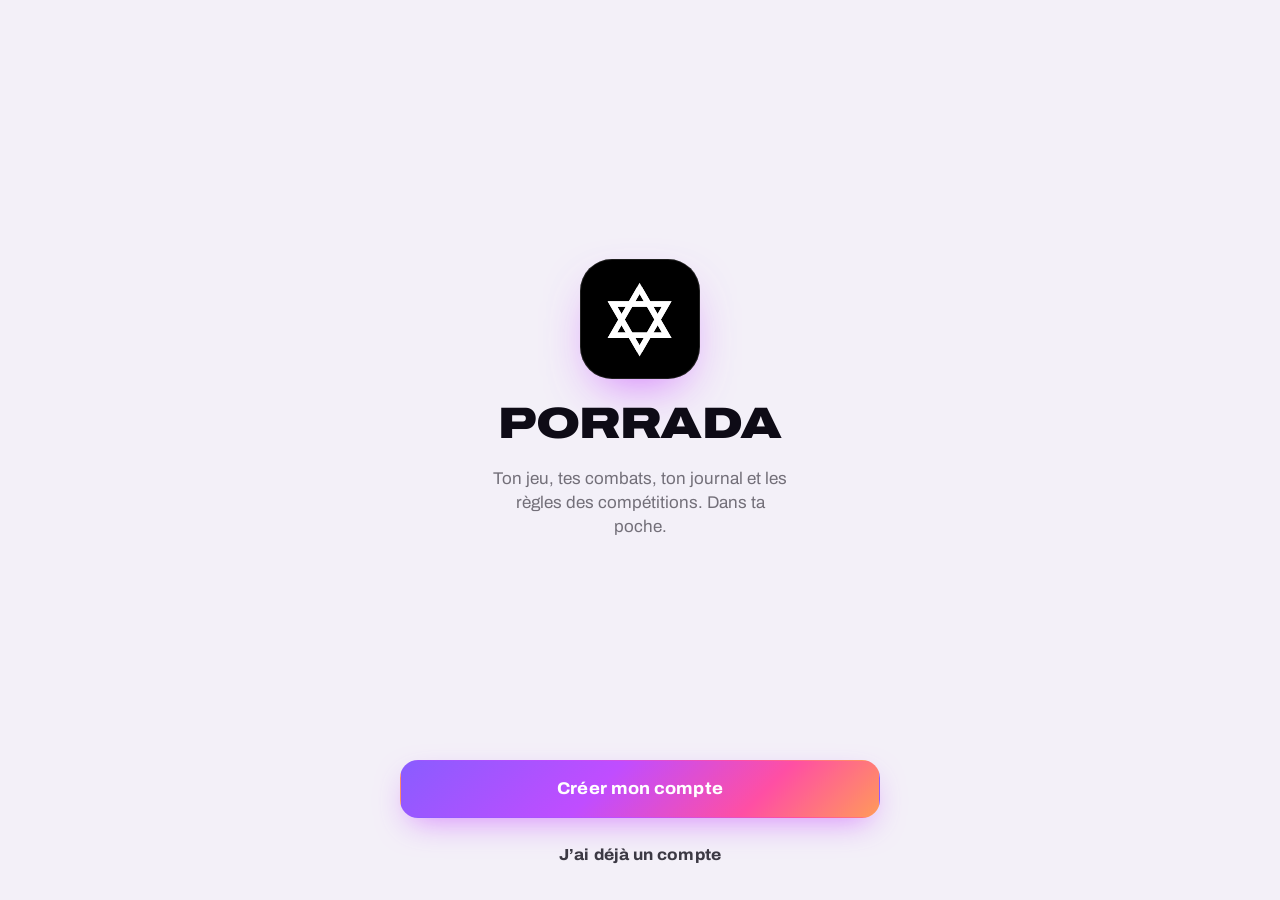
==== commit a65afbc1: "Résultat à plusieurs soumissions, note rapide, palmarès de compétition, compte gardé à l'installatio" ====
--- a/app/index.html
+++ b/app/index.html
@@ -13,8 +13,8 @@
   <meta name="apple-mobile-web-app-title" content="PORRADA">
   <meta name="format-detection" content="telephone=no">
   <link rel="manifest" href="manifest.webmanifest">
-  <link rel="icon" href="icons/icon-192.png" sizes="192x192">
-  <link rel="apple-touch-icon" href="icons/apple-touch-icon.png">
+  <link rel="icon" href="icons/star-192.png" sizes="192x192">
+  <link rel="apple-touch-icon" href="icons/star-touch-180.png">
   <link rel="preload" href="fonts/Archivo-var.woff" as="font" type="font/woff" crossorigin>
   <link rel="stylesheet" href="css/app.css">
   <script>
@@ -27,7 +27,6 @@
   </script>
 </head>
 <body>
-  <div id="bg" aria-hidden="true"><i></i><i></i><i></i></div>
   <div id="app"></div>
   <div id="layer"></div>
   <div id="toast" role="status"></div>
--- a/app/css/app.css
+++ b/app/css/app.css
@@ -42,6 +42,7 @@
   --blob-o: .5;
   --c-give: #9a72ff;
   --c-take: #d9651f;
+  --loss: #4a4656;
   --belt-white: #f2f2f2;
   --belt-blue: #2d5bff;
   --belt-purple: #7c3aed;
@@ -82,6 +83,7 @@
     --blob-o: .75;
     --c-give: #6b3ff0;
     --c-take: #e0661c;
+    --loss: #8e8a99;
   }
 }
 :root[data-theme="light"] {
@@ -106,10 +108,11 @@
   --blob-o: .75;
   --c-give: #6b3ff0;
   --c-take: #e0661c;
+  --loss: #8e8a99;
 }
 
 * { box-sizing: border-box; -webkit-tap-highlight-color: transparent; }
-html { background: var(--bg); }
+html { background: var(--bg); overflow-x: hidden; overscroll-behavior: none; }
 html, body { margin: 0; min-height: 100%; }
 body {
   background: var(--bg);
@@ -144,37 +147,11 @@
 .grad-text { background: var(--grad); -webkit-background-clip: text; background-clip: text; color: transparent; }
 :focus-visible { outline: 2.5px solid var(--magenta); outline-offset: 2px; }
 
-/* ---------- Fond : lueurs ---------- */
-#bg { position: fixed; inset: 0; z-index: -1; overflow: hidden; pointer-events: none; background: var(--bg); }
-#bg i {
-  position: absolute; width: 70vmax; height: 70vmax; border-radius: 50%;
-  filter: blur(70px); opacity: var(--blob-o);
-  transition: transform 1.1s var(--ease), background-color 1.1s var(--ease);
-}
-#bg i:nth-child(1) { background: var(--blob-1); top: -38vmax; left: -30vmax; }
-#bg i:nth-child(2) { background: var(--blob-2); top: -20vmax; right: -44vmax; opacity: calc(var(--blob-o) * .7); }
-#bg i:nth-child(3) { background: var(--blob-3); bottom: -52vmax; left: -10vmax; opacity: calc(var(--blob-o) * .45); }
-body[data-tab="amis"] #bg i:nth-child(1) { transform: translate(18vmax, 4vmax); background: #ff3d9a; }
-body[data-tab="amis"] #bg i:nth-child(2) { transform: translate(-6vmax, 10vmax); background: #6b3cff; }
-body[data-tab="journal"] #bg i:nth-child(1) { transform: translate(8vmax, -2vmax); background: #1fbf8f; }
-body[data-tab="journal"] #bg i:nth-child(2) { transform: translate(-10vmax, 0); background: #5b4dff; }
-body[data-tab="compet"] #bg i:nth-child(1) { transform: translate(24vmax, 0); background: #ff7a2f; }
-body[data-tab="compet"] #bg i:nth-child(2) { transform: translate(-4vmax, 14vmax); background: #c04dff; }
-:root[data-theme="light"] body[data-tab] #bg i, :root:not([data-theme="dark"]) body[data-tab] #bg i { filter: blur(80px); }
-@media (prefers-color-scheme: light) {
-  :root:not([data-theme="dark"]) body[data-tab="amis"] #bg i:nth-child(1) { background: #ffb0d6; }
-  :root:not([data-theme="dark"]) body[data-tab="amis"] #bg i:nth-child(2) { background: #c9b6ff; }
-  :root:not([data-theme="dark"]) body[data-tab="journal"] #bg i:nth-child(1) { background: #a7f0d4; }
-  :root:not([data-theme="dark"]) body[data-tab="journal"] #bg i:nth-child(2) { background: #c3bcff; }
-  :root:not([data-theme="dark"]) body[data-tab="compet"] #bg i:nth-child(1) { background: #ffd0a8; }
-  :root:not([data-theme="dark"]) body[data-tab="compet"] #bg i:nth-child(2) { background: #e9b8ff; }
-}
-:root[data-theme="light"] body[data-tab="amis"] #bg i:nth-child(1) { background: #ffb0d6; }
-:root[data-theme="light"] body[data-tab="amis"] #bg i:nth-child(2) { background: #c9b6ff; }
-:root[data-theme="light"] body[data-tab="journal"] #bg i:nth-child(1) { background: #a7f0d4; }
-:root[data-theme="light"] body[data-tab="journal"] #bg i:nth-child(2) { background: #c3bcff; }
-:root[data-theme="light"] body[data-tab="compet"] #bg i:nth-child(1) { background: #ffd0a8; }
-:root[data-theme="light"] body[data-tab="compet"] #bg i:nth-child(2) { background: #e9b8ff; }
+/* ---------- Barre d'état (l'heure, la batterie) : le contenu ne passe jamais dessous ---------- */
+body::before {
+  content: ''; position: fixed; top: 0; left: 0; right: 0; height: var(--safe-top); z-index: 40;
+  background: var(--bg); pointer-events: none;
+}
 
 /* ---------- Écran principal ---------- */
 #app { min-height: 100vh; }
@@ -204,12 +181,14 @@
 .sub-title { color: var(--muted); font-size: 15px; margin: -8px 0 16px; }
 
 .stack { display: grid; gap: 12px; }
+.stack > *, .rows > *, .btns > *, .stats > * { min-width: 0; }
 .stack.lg { gap: 18px; }
 .hstack { display: flex; align-items: center; gap: 10px; }
 .between { display: flex; align-items: center; justify-content: space-between; gap: 10px; }
 .section { margin-top: 26px; }
 .section-head { display: flex; align-items: center; justify-content: space-between; gap: 10px; margin: 0 2px 10px; }
 .section-head h3 { font-size: 18px; }
+.section-head.section { margin-top: 26px; }
 .section-head .link { font-size: 15px; }
 
 /* ---------- Verre ---------- */
@@ -344,17 +323,6 @@
 .stepper { display: flex; align-items: center; gap: 10px; }
 .stepper .v { min-width: 64px; text-align: center; font-size: 22px; font-weight: 800; }
 
-/* Curseur (corpulence, muscles…) */
-.range { -webkit-appearance: none; appearance: none; width: 100%; height: 34px; background: transparent; touch-action: pan-y; }
-.range::-webkit-slider-runnable-track { height: 8px; border-radius: 4px; background: linear-gradient(90deg, var(--violet), var(--pink) 60%, var(--orange)); }
-.range::-webkit-slider-thumb {
-  -webkit-appearance: none; width: 30px; height: 30px; border-radius: 50%; margin-top: -11px;
-  background: #fff; border: 0; box-shadow: 0 4px 14px rgba(0, 0, 0, .35), 0 0 0 4px rgba(255, 255, 255, .25);
-}
-.range::-moz-range-track { height: 8px; border-radius: 4px; background: linear-gradient(90deg, var(--violet), var(--pink) 60%, var(--orange)); }
-.range::-moz-range-thumb { width: 30px; height: 30px; border-radius: 50%; background: #fff; border: 0; }
-.range-ends { display: flex; justify-content: space-between; font-size: 12.5px; color: var(--muted); margin-top: -2px; }
-
 /* ---------- Listes groupées (style réglages iPhone) ---------- */
 .group { background: var(--glass); border: 1px solid var(--line); border-radius: var(--r-lg); overflow: hidden; }
 .group + .group { margin-top: 14px; }
@@ -387,7 +355,7 @@
 .item.danger .t { color: var(--red); }
 
 /* Lignes (amis, séances, soumissions) */
-.rows { display: grid; gap: 8px; }
+.rows { display: grid; gap: 8px; grid-template-columns: minmax(0, 1fr); }
 .rowc {
   appearance: none; display: flex; align-items: center; gap: 12px; width: 100%;
   padding: 12px 14px; border-radius: 18px; text-align: left; color: inherit;
@@ -397,6 +365,7 @@
 }
 button.rowc:active { transform: scale(.98); background: var(--glass-2); }
 .rowc .t { font-weight: 750; font-size: 16px; }
+.rowc > button.grow { flex: 1 1 0; min-width: 0; overflow: hidden; }
 .rowc .s { font-size: 13.5px; color: var(--muted); margin-top: 2px; }
 .rowc .chev { color: var(--faint); display: grid; }
 .rowc .chev svg { width: 18px; height: 18px; }
@@ -438,17 +407,17 @@
 .page {
   position: fixed; inset: 0; overflow-y: auto; overflow-x: hidden; -webkit-overflow-scrolling: touch;
   background: var(--bg); overscroll-behavior: contain;
-  animation: pageIn .42s var(--ease) both;
+  animation: pageIn .42s var(--ease) backwards;
 }
 .page.closing { animation: pageOut .3s var(--ease) both; pointer-events: none; }
-.page .page-bg { position: fixed; inset: 0; pointer-events: none; z-index: 0; }
+.page .page-bg { position: fixed; inset: 0; pointer-events: none; z-index: 0; overflow: hidden; }
 .page .page-bg i { position: absolute; border-radius: 50%; filter: blur(70px); opacity: var(--blob-o); width: 70vmax; height: 70vmax; }
 .page .page-bg i:nth-child(1) { background: var(--blob-1); top: -40vmax; right: -30vmax; }
 .page .page-bg i:nth-child(2) { background: var(--blob-2); bottom: -50vmax; left: -36vmax; opacity: calc(var(--blob-o) * .55); }
 .page > .body { position: relative; z-index: 1; padding: 0 16px calc(var(--safe-bottom) + 34px); max-width: 560px; margin: 0 auto; }
 @keyframes pageIn { from { transform: translateX(100%); } }
 @keyframes pageOut { to { transform: translateX(100%); } }
-.page.modal { animation: modalIn .44s var(--ease) both; }
+.page.modal { animation: modalIn .44s var(--ease) backwards; }
 .page.modal.closing { animation: modalOut .3s var(--ease) both; }
 @keyframes modalIn { from { transform: translateY(100%); } }
 @keyframes modalOut { to { transform: translateY(100%); } }
@@ -532,6 +501,9 @@
 .av.ring::before { content: ''; position: absolute; inset: -3px; border-radius: 50%; background: var(--grad); z-index: -1; }
 .av .dot { position: absolute; right: 0; bottom: 0; width: 28%; height: 28%; min-width: 10px; min-height: 10px; border-radius: 50%; background: var(--faint); border: 2px solid var(--bg); }
 .av .dot.on { background: var(--green); }
+.av > .clip.ini { display: grid; place-items: center; color: #fff; font-weight: 850; font-stretch: 112%; font-size: calc(var(--s) * .38); letter-spacing: .01em; }
+.refav .whistle { position: absolute; right: -2px; bottom: -2px; width: 38%; height: 38%; min-width: 14px; min-height: 14px; border-radius: 50%; background: var(--sel-bg); color: var(--sel-ink); display: grid; place-items: center; border: 2px solid var(--bg); }
+.refav .whistle svg { width: 64%; height: 64%; }
 button.av { appearance: none; border: 0; padding: 0; transition: transform .16s var(--ease); }
 button.av:active { transform: scale(.92); }
 :root[data-theme="light"] .av > .clip { --av-bg: linear-gradient(160deg, #ddd2ff, #ffd9ea); }
@@ -643,16 +615,42 @@
 .hbar .track i { display: block; height: 100%; border-radius: 4px; transform-origin: left; animation: growX .7s var(--ease) both; }
 @keyframes growX { from { transform: scaleX(0); } }
 
+/* ---------- Arbitres (liste) ---------- */
+.refrow { padding: 12px 14px; }
+.fedtag { font-weight: 900; font-stretch: 118%; font-size: 11.5px; padding: 3px 7px; border-radius: 7px; background: var(--grad); color: #fff; }
+
+/* ---------- Palmarès de compétition ---------- */
+.donut { display: block; flex: none; }
+.donut circle { fill: none; stroke-width: 13; }
+.donut .track { stroke: var(--glass-2); }
+.donut .seg { animation: fadeIn .6s both; }
+.donut .seg.win { stroke: var(--green); }
+.donut .seg.loss { stroke: var(--loss); }
+.donut .seg.draw { stroke: var(--faint); }
+.donut text { fill: var(--ink); font-family: inherit; }
+.donut .big { font-size: 19px; font-weight: 900; font-stretch: 115%; }
+.donut .small { font-size: 9.5px; fill: var(--muted); font-weight: 600; }
+.palm { display: flex; align-items: center; gap: 14px; width: 100%; text-align: left; color: inherit; }
+.palm .chev { color: var(--faint); display: grid; }
+.palm .chev svg { width: 18px; height: 18px; }
+.medals { display: flex; gap: 12px; }
+.medals .m { display: inline-flex; align-items: center; gap: 5px; font-size: 15px; }
+.medals.big { gap: 22px; }
+.medals.big .m { font-size: 18px; }
+.nomedal { width: 34px; height: 34px; border-radius: 50%; display: grid; place-items: center; background: var(--glass-3); color: var(--muted); flex: none; }
+.nomedal svg { width: 18px; height: 18px; }
+.match { gap: 10px; }
+
 /* ---------- Combat (toujours sombre) ---------- */
 .board {
-  position: fixed; inset: 0; z-index: 2; color: #fff; background: #000;
-  display: grid; grid-template-rows: auto 1fr auto; overflow: hidden;
+  position: fixed; inset: 0; color: #fff; background: #000;
+  display: grid; grid-template-rows: auto minmax(0, 1fr) auto; overflow: hidden; overflow: clip;
   padding: calc(var(--safe-top) + 12px) 18px calc(var(--safe-bottom) + 18px);
   animation: modalIn .44s var(--ease) both;
-  --ink: #fff; --muted: rgba(255, 255, 255, .6); --glass: rgba(255, 255, 255, .07); --glass-2: rgba(255, 255, 255, .11); --glass-3: rgba(255, 255, 255, .16); --line: rgba(255, 255, 255, .13); --sel-bg: #fff; --sel-ink: #000; --bg: #000; --faint: rgba(255,255,255,.3);
+  --ink: #fff; --muted: rgba(255, 255, 255, .6); --glass: rgba(255, 255, 255, .07); --glass-2: rgba(255, 255, 255, .11); --glass-3: rgba(255, 255, 255, .16); --line: rgba(255, 255, 255, .13); --sel-bg: #fff; --sel-ink: #000; --bg: #000; --faint: rgba(255,255,255,.3); --ink-2: rgba(255, 255, 255, .78);
 }
 .board.closing { animation: modalOut .3s var(--ease) both; }
-.board .glow { position: absolute; inset: 0; pointer-events: none; z-index: 0; }
+.board .glow { position: absolute; inset: 0; pointer-events: none; z-index: 0; overflow: hidden; }
 .board .glow i { position: absolute; width: 80vmax; height: 80vmax; border-radius: 50%; filter: blur(80px); opacity: .45; transition: background-color .8s, opacity .8s; }
 .board .glow i:nth-child(1) { background: #6b3cff; top: -50vmax; left: -30vmax; }
 .board .glow i:nth-child(2) { background: #ff3d9a; bottom: -55vmax; right: -35vmax; }
@@ -665,15 +663,18 @@
 .board .who span { overflow: hidden; text-overflow: ellipsis; white-space: nowrap; }
 .board .vs { font-weight: 900; font-stretch: 125%; font-size: 13px; padding: 5px 9px; border-radius: 9px; background: var(--grad); }
 .board .meta { text-align: center; color: var(--muted); font-size: 14px; margin-top: 10px; }
-.board .center { display: grid; place-items: center; text-align: center; min-height: 0; }
+.board .center { display: flex; flex-direction: column; align-items: center; text-align: center; min-height: 0; overflow-y: auto; overscroll-behavior: contain; scrollbar-width: none; margin: 0 -18px; padding: 8px 18px; }
+.board .center::-webkit-scrollbar { display: none; }
+.board .center > :first-child { margin-top: auto; }
+.board .center > :last-child { margin-bottom: auto; }
 .board .giant { font-weight: 900; font-stretch: 125%; line-height: .9; font-variant-numeric: tabular-nums; letter-spacing: -.02em; }
 .board .count { font-size: min(52vw, 260px); background: var(--grad); -webkit-background-clip: text; background-clip: text; color: transparent; animation: countPop .5s var(--spring) both; }
 @keyframes countPop { from { transform: scale(1.6); opacity: 0; } }
-.board .ring { position: relative; width: min(78vw, 340px); aspect-ratio: 1; display: grid; place-items: center; }
-.board .ring svg { position: absolute; inset: 0; transform: rotate(-90deg); }
-.board .ring circle { fill: none; stroke-width: 10; }
-.board .ring .bgc { stroke: rgba(255, 255, 255, .1); }
-.board .ring .fgc { stroke: url(#gradBoard); stroke-linecap: round; }
+.board .tring { position: relative; width: min(78vw, 340px); aspect-ratio: 1; display: grid; place-items: center; }
+.board .tring svg { position: absolute; inset: 0; transform: rotate(-90deg); }
+.board .tring circle { fill: none; stroke-width: 10; }
+.board .tring .bgc { stroke: rgba(255, 255, 255, .1); }
+.board .tring .fgc { stroke: url(#gradBoard); stroke-linecap: round; }
 .board .clock { font-size: min(19vw, 84px); }
 .board.hot .clock { color: #ff4d6d; animation: pulse 1s infinite; }
 .board .label { font-size: 18px; font-weight: 750; }
@@ -683,6 +684,14 @@
 .board .who-btn.me { background: var(--grad); border-color: transparent; }
 .board .result-big { font-size: min(18vw, 92px); }
 .board .result-big.win { background: linear-gradient(135deg, #34e29b, #b6ff6a); -webkit-background-clip: text; background-clip: text; color: transparent; }
+.board .tally { display: grid; grid-template-columns: 1fr 1fr; gap: 10px; }
+.board .tally-side { display: grid; justify-items: center; align-content: start; gap: 6px; padding: 14px 10px 12px; border-radius: 22px; background: var(--glass-2); border: 1px solid var(--line); min-width: 0; }
+.board .tally-side.me { background: linear-gradient(160deg, rgba(138, 92, 255, .35), rgba(255, 79, 163, .22)); border-color: rgba(210, 77, 255, .4); }
+.board .tname { font-weight: 800; max-width: 100%; overflow: hidden; text-overflow: ellipsis; white-space: nowrap; }
+.board .tcount { font-size: 54px; font-weight: 900; font-stretch: 120%; line-height: 1; }
+.board .tsubs { display: flex; flex-wrap: wrap; gap: 5px; justify-content: center; min-height: 4px; max-width: 100%; }
+.board .tsubs .chip { height: 28px; font-size: 12.5px; padding: 0 9px; gap: 4px; max-width: 100%; }
+.board .tsubs .chip svg { width: 12px; height: 12px; }
 #confetti { position: fixed; inset: 0; pointer-events: none; z-index: 200; }
 
 /* ---------- Mode cours ---------- */
@@ -749,6 +758,9 @@
 .acc > button { appearance: none; width: 100%; display: flex; align-items: center; gap: 12px; padding: 15px 16px; background: none; border: 0; text-align: left; color: inherit; }
 .acc > button .t { font-weight: 750; font-size: 16.5px; flex: 1; }
 .acc > button .ic { width: 34px; height: 34px; border-radius: 11px; display: grid; place-items: center; background: var(--glass-3); flex: none; font-size: 17px; }
+.acc > button .ic svg { width: 18px; height: 18px; }
+.tipic { width: 40px; height: 40px; border-radius: 12px; display: grid; place-items: center; background: var(--grad-soft); flex: none; }
+.tipic svg { width: 20px; height: 20px; }
 .acc > button .chev { transition: transform .3s var(--ease); color: var(--faint); display: grid; }
 .acc > button .chev svg { width: 18px; height: 18px; }
 .acc.open > button .chev { transform: rotate(90deg); }
@@ -802,6 +814,7 @@
 .bubble .verdict.yes { background: var(--green); color: #000; }
 .bubble .verdict.no { background: var(--red); color: #fff; }
 .bubble .verdict.maybe { background: var(--yellow); color: #000; }
+.bubble .verdict svg { width: 14px; height: 14px; stroke-width: 3; }
 .bubble .sub-h { font-weight: 750; margin-top: 10px; font-size: 14px; }
 .bubble .meta { font-size: 11.5px; opacity: .7; margin-top: 4px; text-align: right; }
 .msg-row.them .bubble .meta { text-align: left; }
@@ -826,32 +839,9 @@
 .ctx .tag { height: 26px; }
 .disclaimer { font-size: 12.5px; color: var(--muted); text-align: center; margin: 4px 10px 0; }
 
-/* ---------- Création d'avatar ---------- */
-.stage {
-  position: relative; height: min(46vh, 360px); border-radius: var(--r-xl); overflow: hidden;
-  background: var(--grad-soft), var(--glass); border: 1px solid var(--line); display: grid; place-items: end center;
-}
-.stage::after { content: ''; position: absolute; left: 10%; right: 10%; bottom: 8px; height: 34px; border-radius: 50%; background: radial-gradient(rgba(0, 0, 0, .45), transparent 70%); z-index: 0; }
-.stage svg { position: relative; z-index: 1; height: 96%; width: auto; transition: transform .3s var(--spring); }
-.stage svg.bounce { animation: avBounce .45s var(--spring); }
-@keyframes avBounce { 40% { transform: translateY(-8px) scale(1.02); } }
-.stage .mat { position: absolute; left: 0; right: 0; bottom: 0; height: 26%; background: linear-gradient(180deg, transparent, rgba(0, 0, 0, .25)); }
-.ctabs { display: flex; gap: 6px; overflow-x: auto; scrollbar-width: none; margin: 14px -16px 12px; padding: 0 16px; }
-.ctabs::-webkit-scrollbar { display: none; }
-.ctabs button { appearance: none; flex: none; height: 38px; padding: 0 14px; border-radius: 19px; border: 1px solid var(--line); background: var(--glass); color: var(--muted); font-weight: 700; font-size: 14.5px; transition: all .2s; }
-.ctabs button[aria-pressed="true"] { background: var(--sel-bg); color: var(--sel-ink); border-color: transparent; }
-.swatches { display: flex; flex-wrap: wrap; gap: 10px; }
-.swatch { appearance: none; width: 40px; height: 40px; border-radius: 50%; border: 0; position: relative; box-shadow: inset 0 0 0 1px rgba(0, 0, 0, .2); transition: transform .2s var(--spring); }
-.swatch:active { transform: scale(.88); }
-.swatch[aria-pressed="true"]::after { content: ''; position: absolute; inset: -5px; border-radius: 50%; border: 2.5px solid var(--ink); }
-.tiles { display: grid; grid-template-columns: repeat(4, 1fr); gap: 8px; }
-.tile { appearance: none; aspect-ratio: 1; border-radius: 18px; border: 1px solid var(--line); background: var(--glass); display: grid; place-items: center; padding: 4px; overflow: hidden; position: relative; color: inherit; font-size: 12px; font-weight: 700; transition: transform .16s var(--ease); }
-.tile:active { transform: scale(.93); }
-.tile svg { width: 100%; height: 100%; }
-.tile[aria-pressed="true"] { border: 2px solid var(--magenta); background: var(--glass-3); }
-.tile .lbl { position: absolute; bottom: 4px; left: 0; right: 0; text-align: center; font-size: 11px; color: var(--muted); }
-.opt-block { display: grid; gap: 10px; margin-bottom: 18px; }
-.opt-block > .label { padding-left: 2px; }
+.page.chatpage > .body { min-height: 100%; display: flex; flex-direction: column; padding-bottom: 0; }
+.page.chatpage .chat-wrap { flex: 1; display: flex; flex-direction: column; }
+.page.chatpage .chat-wrap.bottom { justify-content: flex-end; }
 
 /* ---------- Inscription ---------- */
 .onb { min-height: 100vh; display: grid; grid-template-rows: auto 1fr auto; padding: calc(var(--safe-top) + 12px) 20px calc(var(--safe-bottom) + 20px); max-width: 520px; margin: 0 auto; }
@@ -863,9 +853,10 @@
 .onb h1 { font-size: 34px; }
 .logo-mark { width: 120px; height: 120px; border-radius: 32px; background: #000; display: grid; place-items: center; box-shadow: 0 20px 50px -18px rgba(200, 77, 255, .8), inset 0 0 0 1px rgba(255, 255, 255, .12); }
 .logo-mark svg { width: 86%; height: 86%; }
-.logo-mark .draw { stroke-dasharray: 1; stroke-dashoffset: 1; animation: draw 1.2s var(--ease) forwards; }
+.logo-mark .draw { stroke-dasharray: 1; stroke-dashoffset: 1; animation: draw 1s var(--ease) forwards; }
+.logo-mark .d2 { animation-delay: .3s; }
 @keyframes draw { to { stroke-dashoffset: 0; } }
-.logo-mark .fillin { opacity: 0; animation: appear .5s .9s forwards; }
+.logo-mark .fillin { opacity: 0; animation: appear .3s 1.25s forwards; }
 @keyframes appear { to { opacity: 1; } }
 .wordmark { font-weight: 900; font-stretch: 125%; font-size: 44px; letter-spacing: -.01em; line-height: 1; }
 .choice-grid { display: grid; grid-template-columns: 1fr 1fr; gap: 10px; }
@@ -878,14 +869,14 @@
 
 /* ---------- Profil ---------- */
 .profile-hero { display: grid; justify-items: center; gap: 8px; text-align: center; padding: 6px 0 4px; }
-.profile-hero .fullbody { height: 230px; width: auto; filter: drop-shadow(0 18px 24px rgba(0, 0, 0, .35)); animation: fadeUp .5s var(--ease) both; }
 .profile-hero h2 { font-size: 26px; }
 .profile-hero .handle { color: var(--muted); font-weight: 600; }
 .trophies { display: grid; grid-template-columns: repeat(4, 1fr); gap: 8px; }
 .trophy { display: grid; justify-items: center; gap: 6px; padding: 12px 4px; border-radius: 18px; background: var(--glass); border: 1px solid var(--line); text-align: center; font-size: 11.5px; font-weight: 650; color: var(--muted); }
-.trophy .e { font-size: 26px; filter: grayscale(1); opacity: .35; }
+.trophy .e { width: 36px; height: 36px; border-radius: 50%; display: grid; place-items: center; background: var(--glass-3); color: var(--faint); }
+.trophy .e svg { width: 19px; height: 19px; }
 .trophy.on { color: var(--ink); }
-.trophy.on .e { filter: none; opacity: 1; }
+.trophy.on .e { background: var(--grad); color: #fff; }
 
 /* ---------- QR et scanner ---------- */
 .qrbox { background: #fff; border-radius: 24px; padding: 14px; width: min(76vw, 300px); margin: 0 auto; box-shadow: var(--glow); }
@@ -909,8 +900,18 @@
 .kv:first-child { border-top: 0; }
 .kv span:last-child { font-weight: 750; text-align: right; }
 .feel { display: flex; justify-content: space-between; gap: 6px; }
-.feel button { appearance: none; flex: 1; height: 52px; border-radius: 16px; border: 1px solid var(--line); background: var(--glass); font-size: 24px; transition: transform .16s var(--spring), background-color .2s; }
-.feel button[aria-pressed="true"] { background: var(--glass-3); border-color: var(--magenta); transform: scale(1.06); }
+.feel button { appearance: none; flex: 1; min-width: 0; height: 44px; padding: 0 4px; border-radius: 14px; border: 1px solid var(--line); background: var(--glass); font-size: 13px; font-weight: 700; color: var(--ink-2); transition: transform .16s var(--spring), background-color .2s; }
+.feel button[aria-pressed="true"] { background: var(--sel-bg); color: var(--sel-ink); border-color: transparent; }
+.counter { display: grid; gap: 2px; }
+.crow { display: flex; align-items: center; gap: 10px; min-height: 46px; border-top: 1px solid var(--hair); }
+.crow:first-child { border-top: 0; }
+.crow .cname { flex: 1; min-width: 0; font-size: 15.5px; overflow: hidden; text-overflow: ellipsis; white-space: nowrap; color: var(--ink-2); }
+.crow.on .cname { color: var(--ink); font-weight: 750; }
+.crow.muted-row .cname { color: var(--muted); font-style: italic; }
+.crow .cval { width: 26px; text-align: center; font-weight: 850; font-size: 18px; }
+.crow .cbtn { width: 34px; height: 34px; }
+.crow .cbtn svg { width: 17px; height: 17px; }
+.crow .cbtn[disabled] { opacity: .3; }
 .searchbar { position: relative; }
 .searchbar svg { position: absolute; left: 14px; top: 50%; transform: translateY(-50%); width: 18px; height: 18px; color: var(--muted); }
 .searchbar .input { padding-left: 42px; height: 44px; border-radius: 14px; }
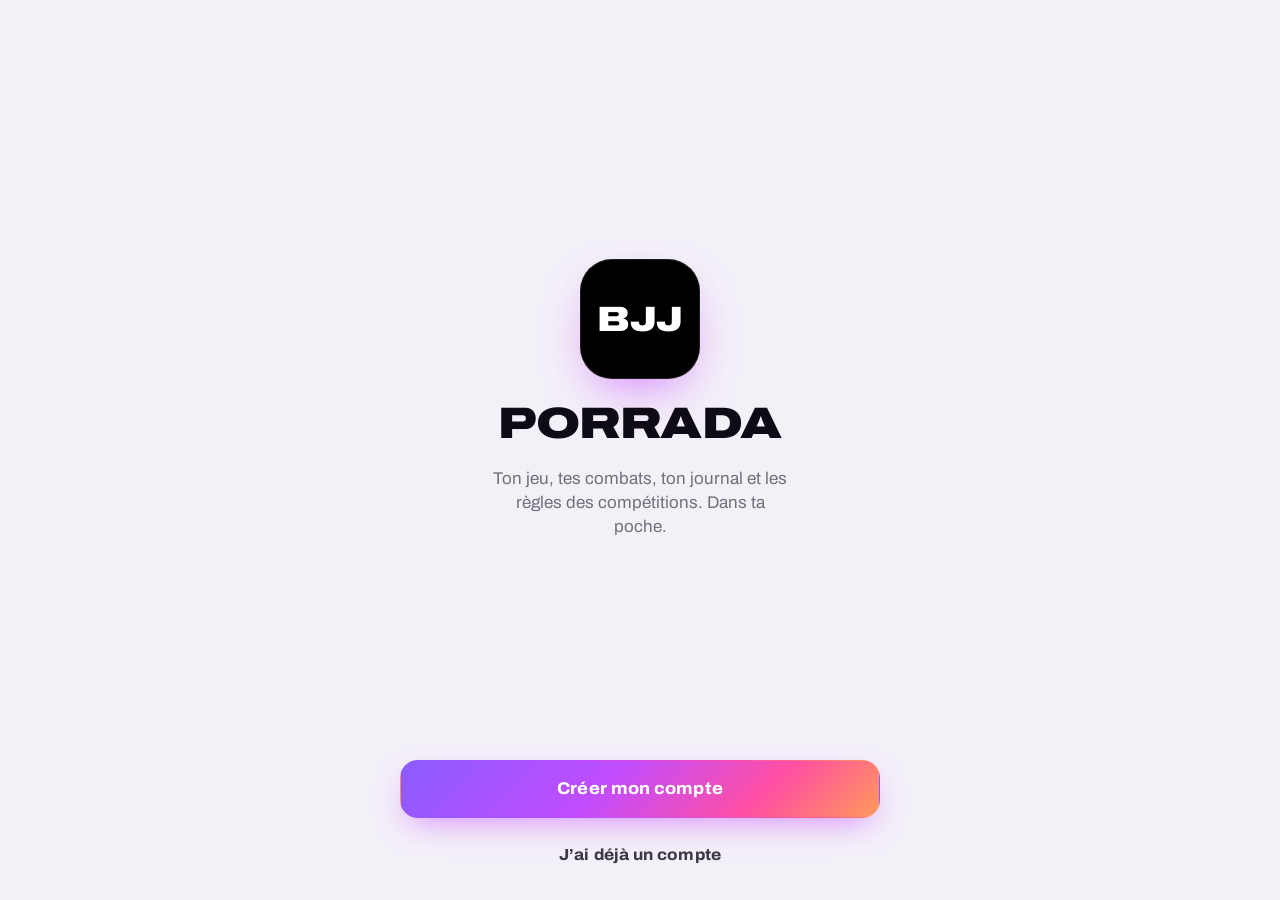
==== commit 0edf68c3: "Icône : « BJJ » blanc sur noir (écran d'accueil et logo de bienvenue) Co-Authored-By: Claude Opus 5." ====
--- a/app/index.html
+++ b/app/index.html
@@ -13,8 +13,8 @@
   <meta name="apple-mobile-web-app-title" content="PORRADA">
   <meta name="format-detection" content="telephone=no">
   <link rel="manifest" href="manifest.webmanifest">
-  <link rel="icon" href="icons/star-192.png" sizes="192x192">
-  <link rel="apple-touch-icon" href="icons/star-touch-180.png">
+  <link rel="icon" href="icons/bjj-192.png" sizes="192x192">
+  <link rel="apple-touch-icon" href="icons/bjj-touch-180.png">
   <link rel="preload" href="fonts/Archivo-var.woff" as="font" type="font/woff" crossorigin>
   <link rel="stylesheet" href="css/app.css">
   <script>
--- a/app/css/app.css
+++ b/app/css/app.css
@@ -736,7 +736,7 @@
 .opt[aria-pressed="true"] .mark svg { opacity: 1; transform: none; }
 .opt .em { font-size: 22px; width: 28px; text-align: center; flex: none; }
 .opt .d { display: block; font-size: 13px; color: var(--muted); font-weight: 500; margin-top: 2px; }
-.q-foot { position: sticky; bottom: 0; padding: 14px 0 calc(var(--safe-bottom) + 12px); margin-top: 10px; background: linear-gradient(transparent, var(--bg) 40%); }
+.q-foot { position: sticky; bottom: 0; padding: 14px 0 calc(var(--safe-bottom) + 12px); margin-top: 10px; }
 
 /* ---------- Stratégie ---------- */
 .style-card { padding: 22px 20px; }
@@ -852,11 +852,9 @@
 .onb .step.back { animation: inL .4s var(--ease) both; }
 .onb h1 { font-size: 34px; }
 .logo-mark { width: 120px; height: 120px; border-radius: 32px; background: #000; display: grid; place-items: center; box-shadow: 0 20px 50px -18px rgba(200, 77, 255, .8), inset 0 0 0 1px rgba(255, 255, 255, .12); }
-.logo-mark svg { width: 86%; height: 86%; }
-.logo-mark .draw { stroke-dasharray: 1; stroke-dashoffset: 1; animation: draw 1s var(--ease) forwards; }
-.logo-mark .d2 { animation-delay: .3s; }
+.logo-mark svg { width: 100%; height: 100%; }
+.logo-mark svg text { animation: appear .5s .15s var(--ease) backwards; }
 @keyframes draw { to { stroke-dashoffset: 0; } }
-.logo-mark .fillin { opacity: 0; animation: appear .3s 1.25s forwards; }
 @keyframes appear { to { opacity: 1; } }
 .wordmark { font-weight: 900; font-stretch: 125%; font-size: 44px; letter-spacing: -.01em; line-height: 1; }
 .choice-grid { display: grid; grid-template-columns: 1fr 1fr; gap: 10px; }
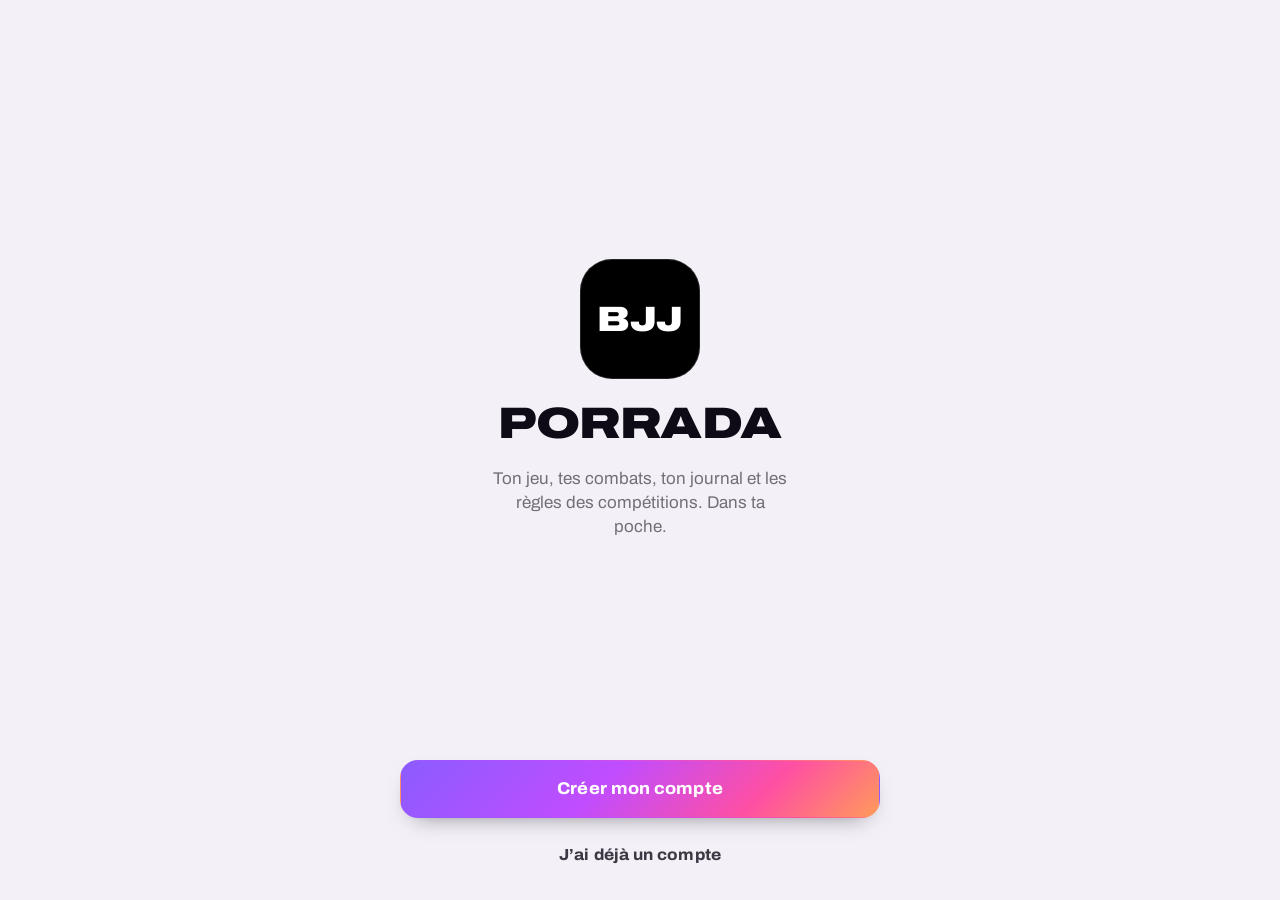
==== commit 0033eb69: "Profil en toile d'araignée, arbitres à questions, clavier et boutons corrigés - Mon jeu : profil sur" ====
--- a/app/index.html
+++ b/app/index.html
@@ -2,7 +2,7 @@
 <html lang="fr">
 <head>
   <meta charset="utf-8">
-  <meta name="viewport" content="width=device-width, initial-scale=1, viewport-fit=cover, user-scalable=no">
+  <meta name="viewport" content="width=device-width, initial-scale=1, maximum-scale=1, viewport-fit=cover, user-scalable=no, interactive-widget=resizes-content">
   <title>PORRADA</title>
   <meta name="description" content="L'appli des pratiquants de JJB et de grappling : construis ton jeu, défie tes partenaires, tiens ton journal, demande les règles aux arbitres.">
   <meta name="theme-color" content="#f3f0f8" media="(prefers-color-scheme: light)">
--- a/app/css/app.css
+++ b/app/css/app.css
@@ -34,7 +34,7 @@
   --yellow: #ffd23f;
   --grad: linear-gradient(135deg, #8a5cff 0%, #c04dff 42%, #ff4fa3 74%, #ff9a5a 100%);
   --grad-soft: linear-gradient(135deg, rgba(138, 92, 255, .32), rgba(255, 79, 163, .24) 60%, rgba(255, 154, 90, .2));
-  --glow: 0 12px 32px -10px rgba(200, 77, 255, .65);
+  --glow: 0 10px 24px -14px rgba(0, 0, 0, .55);
   --shadow: 0 18px 40px -18px rgba(0, 0, 0, .8);
   --blob-1: #6b3cff;
   --blob-2: #ff3d9a;
@@ -57,7 +57,7 @@
   --tabbar: 68px;
   --ease: cubic-bezier(.22, .8, .24, 1);
   --spring: cubic-bezier(.3, 1.35, .4, 1);
-  --blur: blur(22px) saturate(170%);
+  --blur: blur(22px);
 }
 
 @media (prefers-color-scheme: light) {
@@ -145,7 +145,8 @@
 .hidden { display: none !important; }
 .sr { position: absolute; width: 1px; height: 1px; overflow: hidden; clip: rect(0 0 0 0); }
 .grad-text { background: var(--grad); -webkit-background-clip: text; background-clip: text; color: transparent; }
-:focus-visible { outline: 2.5px solid var(--magenta); outline-offset: 2px; }
+:focus { outline: none; }
+@media (hover: hover) and (pointer: fine) { :focus-visible { outline: 2.5px solid var(--magenta); outline-offset: 2px; } }
 
 /* ---------- Barre d'état (l'heure, la batterie) : le contenu ne passe jamais dessous ---------- */
 body::before {
@@ -448,6 +449,31 @@
 .backbtn:active { transform: scale(.94); }
 .page-title { font-size: 30px; margin: 4px 2px 16px; }
 .page-sub { color: var(--muted); margin: -10px 2px 18px; font-size: 15px; }
+
+/* ---------- Toile d'araignée du profil ---------- */
+.radar-card { gap: 6px; }
+.radar { width: 100%; max-width: 380px; margin: 0 auto; display: block; overflow: visible; -webkit-tap-highlight-color: transparent; }
+.radar .grid polygon, .radar .grid line { fill: none; stroke: var(--line); stroke-width: 1; }
+.radar .grid polygon:last-of-type { stroke: var(--faint); }
+.radar .area { fill: var(--c-give); fill-opacity: .2; stroke: var(--c-give); stroke-width: 2; stroke-linejoin: round; }
+.radar .shape { transform-origin: 0 0; animation: radarIn .7s var(--ease) both; }
+@keyframes radarIn { from { transform: scale(.2); opacity: 0; } }
+.radar .dot { fill: var(--c-give); stroke: var(--bg); stroke-width: 2; }
+.radar .dot { transform-box: fill-box; transform-origin: center; transition: transform .2s var(--ease); }
+.radar .dot.on { transform: scale(1.7); }
+.radar .lab { fill: var(--ink-2); font-size: 13px; font-weight: 650; font-family: inherit; }
+.radar .lab.on { fill: var(--ink); font-weight: 800; }
+.radar .hit { fill: transparent; cursor: pointer; }
+.radar-cap { display: flex; justify-content: center; gap: 16px; flex-wrap: wrap; font-size: 14px; color: var(--muted); min-height: 20px; text-align: center; }
+.radar-cap b { color: var(--ink); }
+
+/* ---------- Clavier ouvert (classe posée par ui.js) ---------- */
+html.kb { --safe-bottom: 0px; }
+html.kb .tabbar { opacity: 0; pointer-events: none; }
+html.kb .page { top: var(--vvt); bottom: var(--kb); }
+html.kb .sheet { bottom: var(--kb); max-height: calc(var(--vvh) - 16px); border-radius: 30px; }
+html.kb .backdrop { bottom: var(--kb); top: var(--vvt); }
+html.kb .onb { min-height: 0; grid-template-rows: auto auto auto; }
 
 /* ---------- Feuilles du bas ---------- */
 .backdrop { position: fixed; inset: 0; background: rgba(0, 0, 0, .5); animation: fadeIn .28s both; }
@@ -703,7 +729,7 @@
   transition: transform .14s var(--ease);
 }
 .hit:active { transform: scale(.95); }
-.hit.give { background: linear-gradient(150deg, #9a72ff, #5b35d6); box-shadow: 0 14px 30px -14px rgba(138, 92, 255, .8); }
+.hit.give { background: linear-gradient(150deg, #9a72ff, #5b35d6); box-shadow: var(--glow); }
 .hit.take { background: linear-gradient(150deg, #ff9a5a, #d24a14); box-shadow: 0 14px 30px -14px rgba(255, 122, 47, .7); }
 .hit .n { font-size: 56px; font-weight: 900; font-stretch: 120%; line-height: 1; font-variant-numeric: tabular-nums; }
 .hit .n.bump { animation: pop .4s var(--spring); }
@@ -810,6 +836,18 @@
 .bubble td:last-child { text-align: right; font-weight: 800; white-space: nowrap; padding-left: 10px; }
 .bubble ul { margin: 6px 0 0; padding-left: 18px; display: grid; gap: 5px; }
 .bubble .src { margin-top: 10px; font-size: 12.5px; color: var(--muted); }
+.answer { gap: 10px; }
+.answer .ans-title { display: flex; align-items: center; gap: 10px; font-size: 22px; }
+.answer table { width: 100%; border-collapse: collapse; font-size: 15px; }
+.answer td { padding: 8px 0; border-top: 1px solid var(--hair); }
+.answer td:last-child { text-align: right; font-weight: 800; white-space: nowrap; padding-left: 10px; }
+.answer ul { margin: 0; padding-left: 18px; display: grid; gap: 6px; font-size: 15.5px; line-height: 1.4; }
+.answer .sub-h { font-weight: 750; margin-bottom: 4px; font-size: 14px; }
+.answer .src { font-size: 12.5px; color: var(--muted); }
+.answer .verdict { display: inline-grid; place-items: center; width: 28px; height: 28px; border-radius: 50%; flex: none; }
+.answer .verdict svg { width: 16px; height: 16px; stroke-width: 3; }
+.answer .verdict.yes { background: var(--green); color: #000; }
+.answer .verdict.no { background: var(--red); color: #fff; }
 .bubble .verdict { display: inline-grid; place-items: center; width: 24px; height: 24px; border-radius: 50%; flex: none; font-size: 14px; }
 .bubble .verdict.yes { background: var(--green); color: #000; }
 .bubble .verdict.no { background: var(--red); color: #fff; }
@@ -851,7 +889,7 @@
 .onb .step { align-self: center; display: grid; gap: 14px; animation: fadeUp .45s var(--ease) both; }
 .onb .step.back { animation: inL .4s var(--ease) both; }
 .onb h1 { font-size: 34px; }
-.logo-mark { width: 120px; height: 120px; border-radius: 32px; background: #000; display: grid; place-items: center; box-shadow: 0 20px 50px -18px rgba(200, 77, 255, .8), inset 0 0 0 1px rgba(255, 255, 255, .12); }
+.logo-mark { width: 120px; height: 120px; border-radius: 32px; background: #000; display: grid; place-items: center; box-shadow: inset 0 0 0 1px rgba(255, 255, 255, .14); }
 .logo-mark svg { width: 100%; height: 100%; }
 .logo-mark svg text { animation: appear .5s .15s var(--ease) backwards; }
 @keyframes draw { to { stroke-dashoffset: 0; } }
